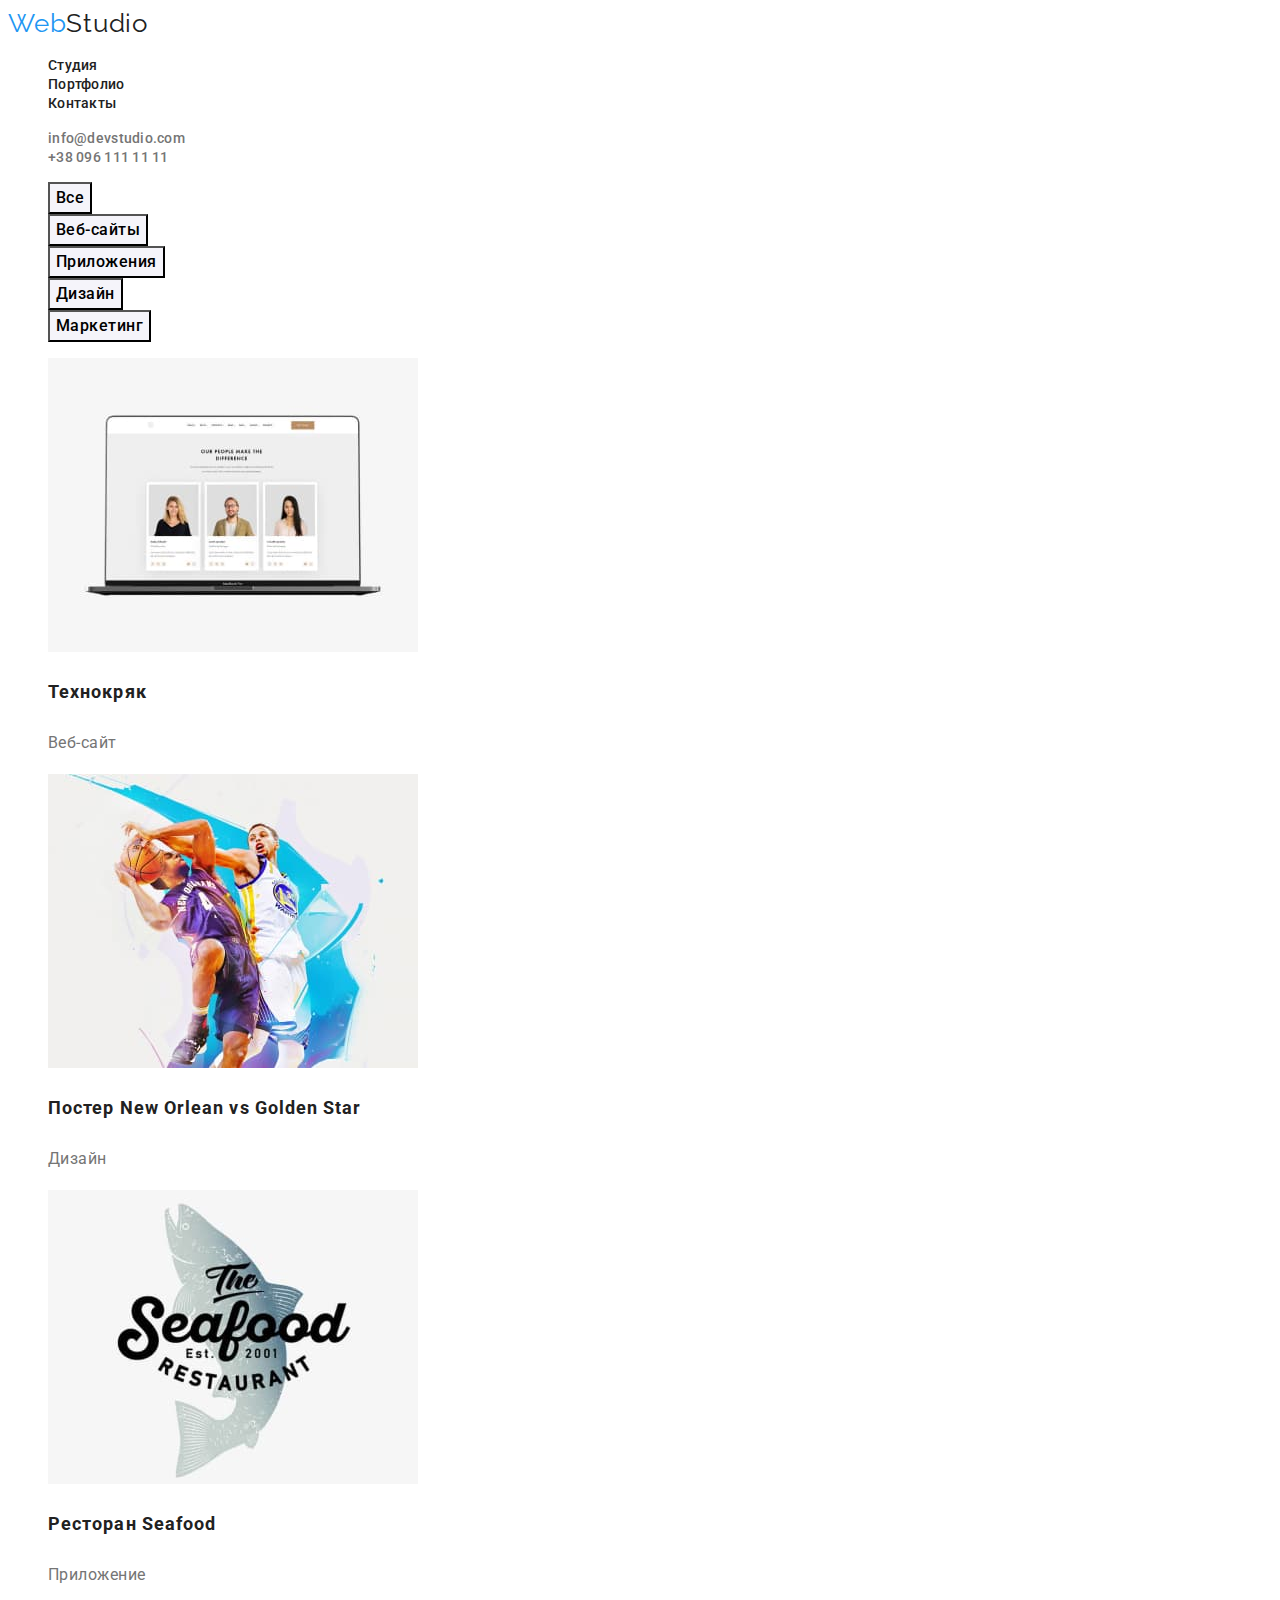
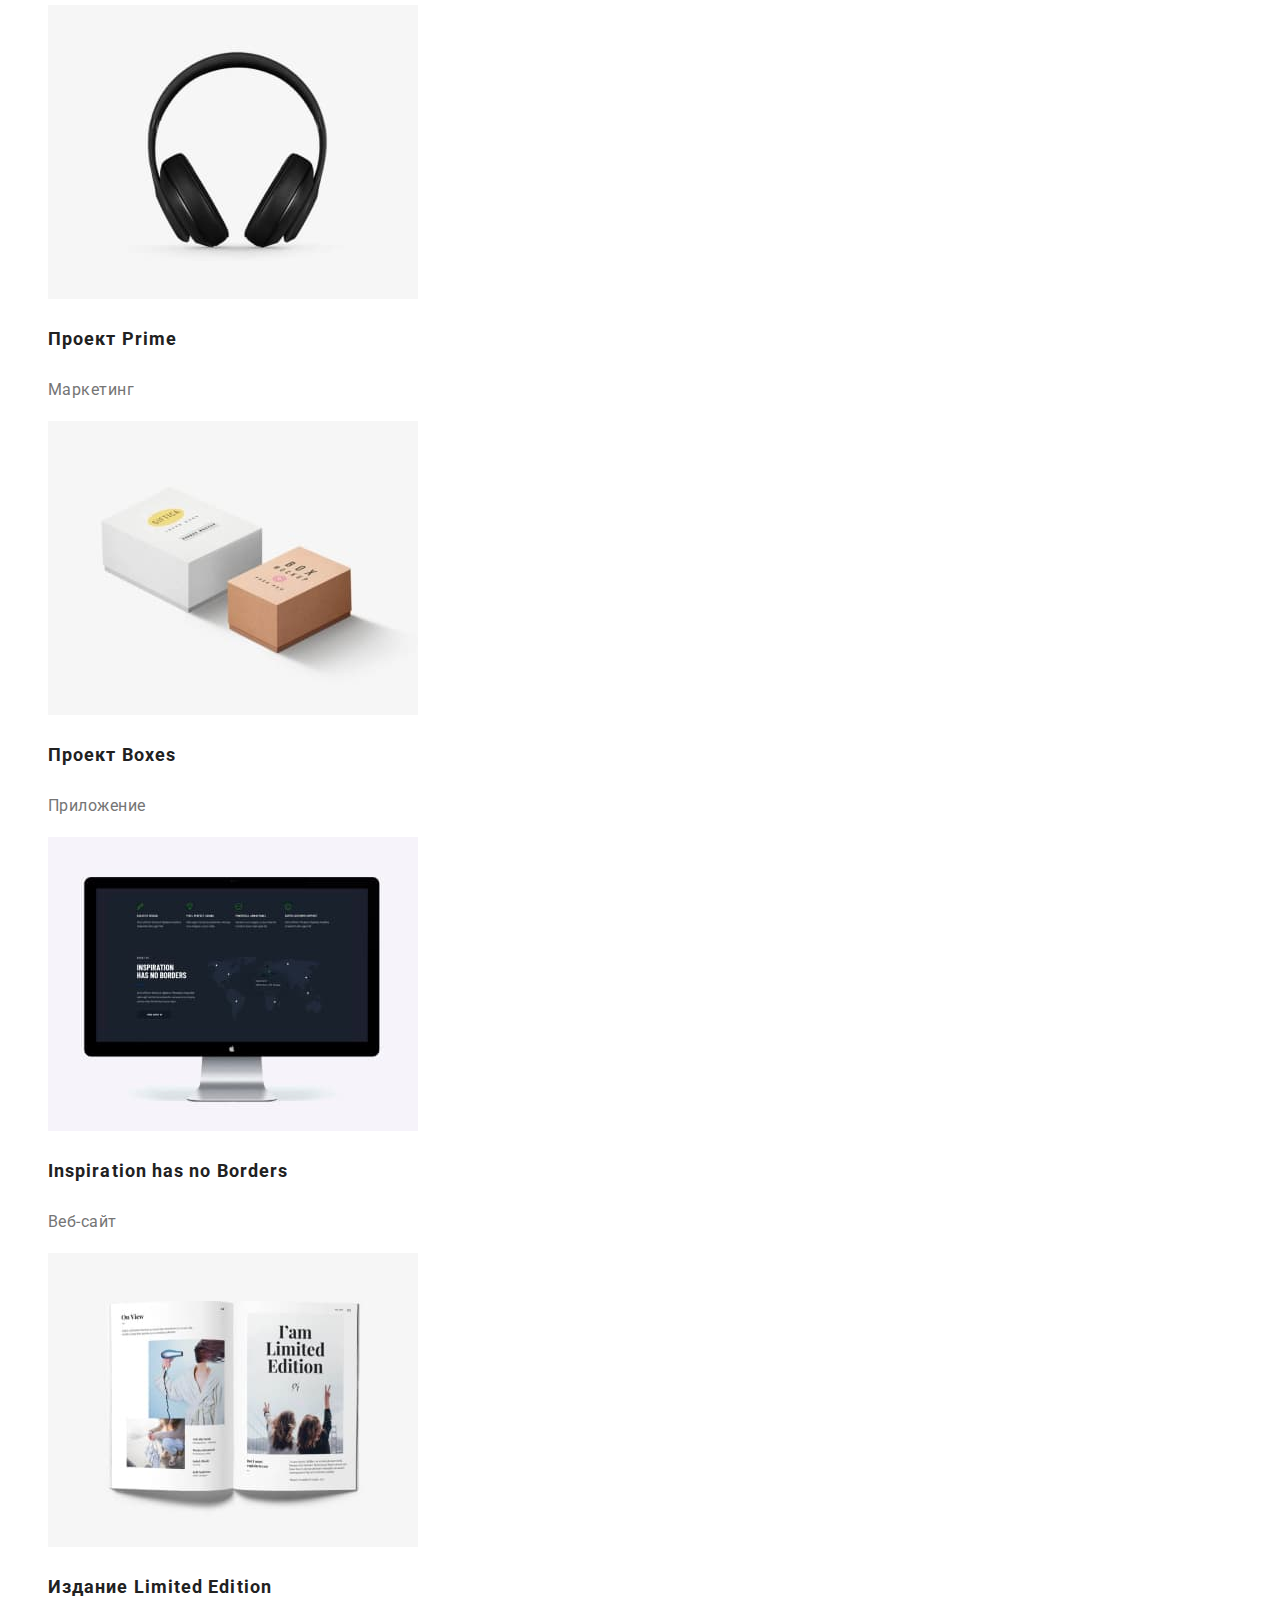
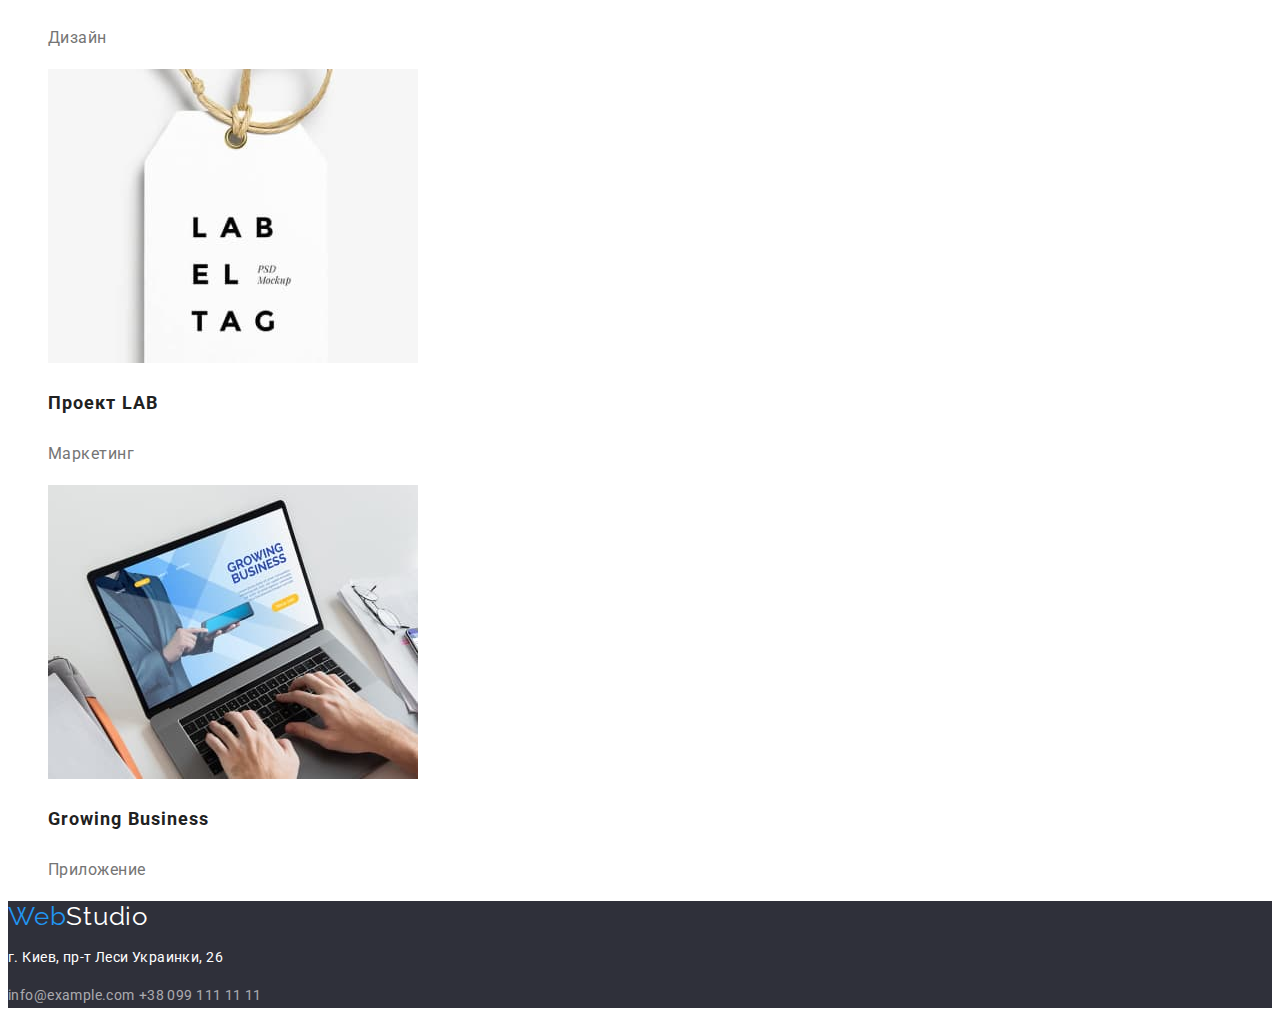
==== portfolio.html @ a18c735d "копирует файлы с ДЗ-2" ====
<!DOCTYPE html>
<html lang="ru">
<head>
    <meta charset="UTF-8">
    <meta http-equiv="X-UA-Compatible" content="IE=edge">
    <meta name="viewport" content="width=device-width, initial-scale=1.0">
    <title>Portfolio</title>
    <link href="https://fonts.googleapis.com/css2?family=Raleway:wght@700&family=Roboto:wght@400;500;700;900&display=swap"
        rel="stylesheet">
    <link rel="stylesheet" href="./css/styles.css">
</head>
<body>
    <!-- Шапка -->
    <header class="header">
        <nav class="nav">
            <a href="./index.html" class="logo"><span class="logo web">Web</span>Studio</a>
            <ul class="list">
                <li><a href="./index.html" class="nav-list">Студия</a></li>
                <li><a href="./portfolio.html" class="nav-list">Портфолио</a></li>
                <li><a href="" class="nav-list">Контакты</a></li>
            </ul>
        </nav>
        <ul class="nav-contacts list">
            <li><a href="mailto:info@devstudio.com" class="nav-mail">info@devstudio.com</a></li>
            <li><a href="tel:+380961111111" class="nav-tel">+38 096 111 11 11</a></li>
        </ul>
    </header>
    <!-- Основной контент -->
    <main>
        <section class="filters">
            <h1 class="filters-title">Фильтры</h1>
            <ul class="filters-list list">
                <li><button type="button" class="filters-button button">Все</button></li>
                <li><button type="button" class="filters-button button">Веб-сайты</button></li>
                <li><button type="button" class="filters-button button">Приложения</button></li>
                <li><button type="button" class="filters-button button">Дизайн</button></li>
                <li><button type="button" class="filters-button button">Маркетинг</button></li>
            </ul>

            <div class="projects">
                <h2 class="projects-title">Проекты</h2>
                <ul class="projects-list list">
                    <li>
                        <img src="./images/img-1.jpg" alt="Веб-сайт на ноутбуке" width="370" class="projects-img">
                        <h3 class="projects-img-list">Технокряк</h3>
                        <p class="projects-dscr">Веб-сайт</p>
                    </li>
                    <li>
                        <img src="./images/img-2.jpg" alt="Постер с баскетболистами" width="370" class="projects-img">
                        <h3 class="projects-img-list">Постер New Orlean vs Golden Star</h3>
                        <p class="projects-dscr">Дизайн</p>
                    </li>
                    <li>
                        <img src="./images/img-3.jpg" alt="Лого ресторана" width="370" class="projects-img">
                        <h3 class="projects-img-list">Ресторан Seafood</h3>
                        <p class="projects-dscr">Приложение</p>
                    </li>
                    <li>
                        <img src="./images/img-4.jpg" alt="Изображение наушников" width="370" class="projects-img">
                        <h3 class="projects-img-list">Проект Prime</h3>
                        <p class="projects-dscr">Маркетинг</p>
                    </li>
                    <li>
                        <img src="./images/img-5.jpg" alt="Изображение коробок" width="370" class="projects-img">
                        <h3 class="projects-img-list">Проект Boxes</h3>
                        <p class="projects-dscr">Приложение</p>
                    </li>
                    <li>
                        <img src="./images/img-6.jpg" alt="Веб-сайт на мониторе" width="370" class="projects-img">
                        <h3 class="projects-img-list">Inspiration has no Borders</h3>
                        <p class="projects-dscr">Веб-сайт</p>
                    </li>
                    <li>
                        <img src="./images/img-7.jpg" alt="Книга" width="370" class="projects-img">
                        <h3 class="projects-img-list">Издание Limited Edition</h3>
                        <p class="projects-dscr">Дизайн</p>
                    </li>
                    <li>
                        <img src="./images/img-8.jpg" alt="Изображение бирки" width="370" class="projects-img">
                        <h3 class="projects-img-list">Проект LAB</h3>
                        <p class="projects-dscr">Маркетинг</p>
                    </li>
                    <li>
                        <img src="./images/img-9.jpg" alt="Приложение на ноутбуке" width="370" class="projects-img">
                        <h3 class="projects-img-list">Growing Business</h3>
                        <p class="projects-dscr">Приложение</p>
                    </li>
                </ul>
            </div>
        </section>
    </main>
    <!-- Футер -->
    <footer class="footer">
        <a href="./index.html" class="footer-logo"><span class="footer-logo web">Web</span>Studio</a>
        <address class="address">
            <p class="address-location">г. Киев, пр-т Леси Украинки, 26</p>
            <a href="mailto:info@example.com" class="address-mail">info@example.com</a>
            <a href="tel:+380991111111" class="address-tel">+38 099 111 11 11</a>
        </address>
    </footer>
</body>
</html>
---- css/styles.css ----
body {
  color: #212121;
  font-family: Roboto, sans-serif;
}

:root {
  --second-color: #757575;
  --hover-color: #2196f3;
  --hero-color: #ffffff;
  --filter-button-color: #f5f4fa;
  --footer-background-color: #2f303a;
}

.list {
  list-style: none;
}

.button {
  cursor: pointer;
  font-family: Roboto, sans-serif;
}

/* Логотип */

.logo {
  color: #212121;
  font-size: 26px;
  text-decoration: none;

  font-family: Raleway, sans-serif;
  font-size: 26px;
  line-height: 1.2;
  letter-spacing: 0.03em;
}

.logo.web {
  color: var(--hover-color);
}

/* Список ссылок меню */

.nav-list {
  color: #212121;
  text-decoration: none;

  font-weight: 500;
  font-size: 14px;
  line-height: 1.14;
  letter-spacing: 0.02em;
}

.nav-list:hover,
.nav-list:focus {
  color: var(--hover-color);
}

.nav-mail,
.nav-tel {
  color: var(--second-color);
  text-decoration: none;

  font-weight: 500;
  font-size: 14px;
  line-height: 1.14;
  letter-spacing: 0.02em;
}
.nav-mail:hover,
.nav-mail:focus {
  color: var(--hover-color);
}

.nav-tel:hover,
.nav-tel:focus {
  color: var(--hover-color);
}

/* Герой */

.hero {
  background-color: #2f303a;
}
.hero-title {
  color: var(--hero-color);

  font-weight: 900;
  font-size: 44px;
  line-height: 1.36;
  text-align: center;
  letter-spacing: 0.06em;
  text-transform: uppercase;
}

.hero-button {
  color: var(--hero-color);
  background-color: var(--hover-color);

  font-weight: 700;
  font-size: 16px;
  line-height: 1.87;
  letter-spacing: 0.06em;
}

/* Чем мы занимаемся */

.content-title {
  font-weight: 700;
  font-size: 14px;
  line-height: 1.14;
  letter-spacing: 0.03em;
  text-transform: uppercase;
}
.content-dscr {
  color: var(--second-color);

  font-size: 14px;
  line-height: 1.71;
  letter-spacing: 0.03em;
}
.main-title {
  font-weight: 700;
  font-size: 36px;
  line-height: 1.16;
  text-align: center;
  letter-spacing: 0.03em;
}
/* Команда */

.team-title {
  font-weight: 500;
  font-size: 16px;
  line-height: 1.18;
  letter-spacing: 0.03em;
}

.team-dscr {
  color: var(--second-color);

  font-size: 16px;
  line-height: 1.18;
  letter-spacing: 0.03em;
}

/* Footer */

.footer {
  background-color: var(--footer-background-color);
}

.footer-logo {
  color: #ffffff;
  font-size: 26px;
  text-decoration: none;
  font-family: Raleway, sans-serif;
  font-size: 26px;
  line-height: 1.2;
  letter-spacing: 0.03em;
}

.footer-logo.web {
  color: var(--hover-color);
}

.address-location {
  color: #ffffff;

  font-style: normal;
  font-size: 14px;
  line-height: 1.71;
  letter-spacing: 0.03em;
}

.address-mail,
.address-tel {
  color: rgba(255, 255, 255, 0.6);
  text-decoration: none;

  font-style: normal;
  font-size: 14px;
  line-height: 1.71;
  letter-spacing: 0.03em;
}
.address-mail:hover,
.address-mail:focus {
  color: var(--hover-color);
}

.address-tel:hover,
.address-tel:focus {
  color: var(--hover-color);
}

/* Страница портфолио */

.filters-title,
.projects-title {
  display: none;
}

.filters-button {
  background-color: var(--filter-button-color);

  font-weight: 500;
  font-size: 16px;
  line-height: 1.62;
  text-align: center;
  letter-spacing: 0.03em;
}

.filters-button:hover,
.filters-button:focus {
  color: #ffffff;
  background-color: var(--hover-color);
}

/* Проекты */

.projects-img-list {
  font-weight: 700;
  font-size: 18px;
  line-height: 2;
  letter-spacing: 0.06em;
}

.projects-dscr {
  color: var(--second-color);

  font-size: 16px;
  line-height: 1.87;
  letter-spacing: 0.03em;
}
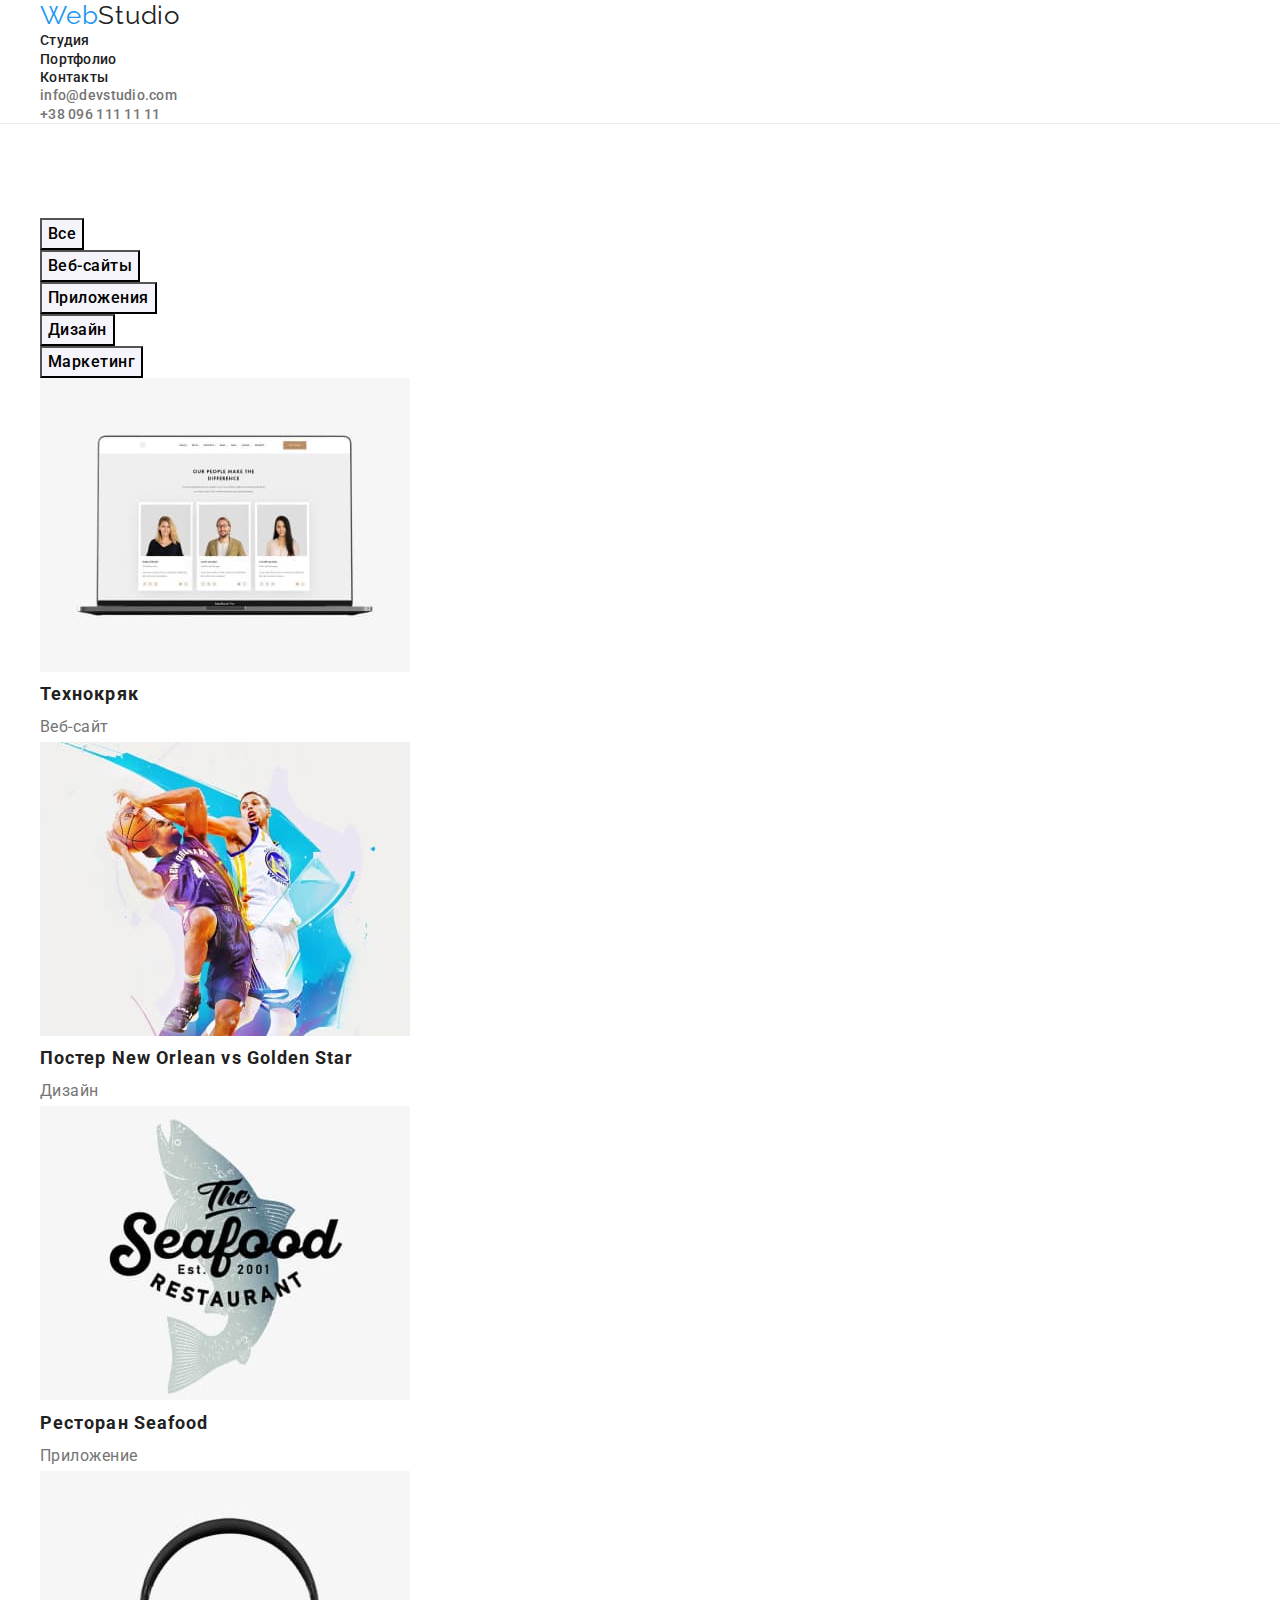
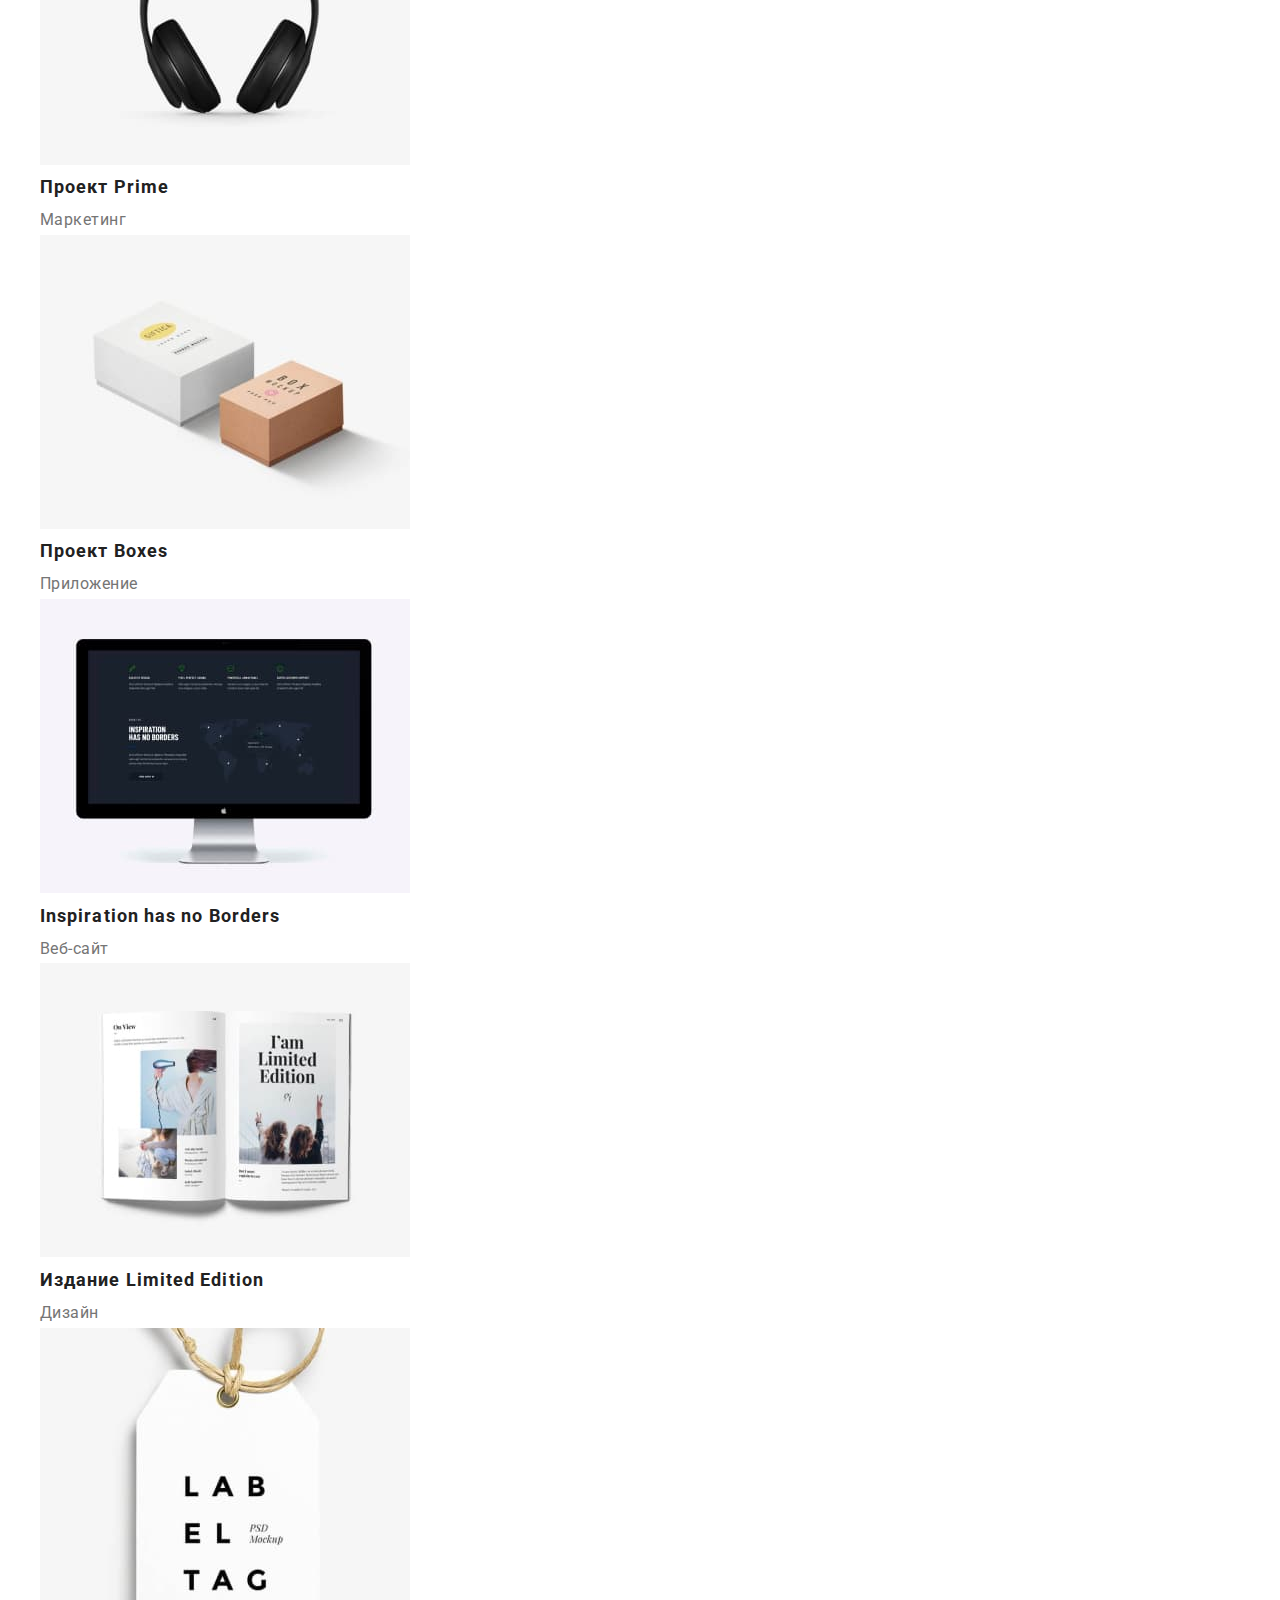
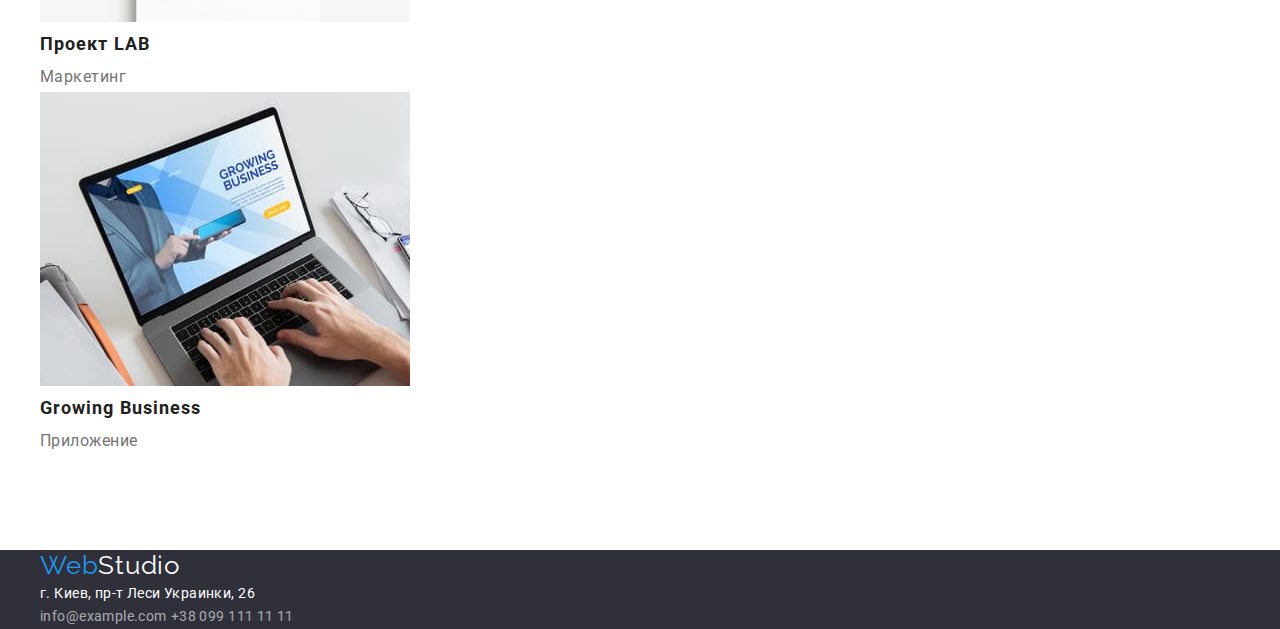
==== commit db58dfd8: "сбрасывает стили, добавляет некоторые отступы" ====
--- a/portfolio.html
+++ b/portfolio.html
@@ -7,40 +7,45 @@
     <title>Portfolio</title>
     <link href="https://fonts.googleapis.com/css2?family=Raleway:wght@700&family=Roboto:wght@400;500;700;900&display=swap"
         rel="stylesheet">
+        <link rel="stylesheet" href="https://cdnjs.cloudflare.com/ajax/libs/modern-normalize/1.1.0/modern-normalize.min.css">
     <link rel="stylesheet" href="./css/styles.css">
 </head>
 <body>
     <!-- Шапка -->
     <header class="header">
-        <nav class="nav">
-            <a href="./index.html" class="logo"><span class="logo web">Web</span>Studio</a>
-            <ul class="list">
-                <li><a href="./index.html" class="nav-list">Студия</a></li>
-                <li><a href="./portfolio.html" class="nav-list">Портфолио</a></li>
-                <li><a href="" class="nav-list">Контакты</a></li>
+        <div class="container">
+            <nav class="nav">
+                <a href="./index.html" class="logo"><span class="logo web">Web</span>Studio</a>
+                <ul class="header-list list">
+                    <li><a href="./index.html" class="nav-list">Студия</a></li>
+                    <li><a href="./portfolio.html" class="nav-list">Портфолио</a></li>
+                    <li><a href="" class="nav-list">Контакты</a></li>
+                </ul>
+            </nav>
+            <ul class="nav-contacts list">
+                <li><a href="mailto:info@devstudio.com" class="nav-mail">info@devstudio.com</a></li>
+                <li><a href="tel:+380961111111" class="nav-tel">+38 096 111 11 11</a></li>
             </ul>
-        </nav>
-        <ul class="nav-contacts list">
-            <li><a href="mailto:info@devstudio.com" class="nav-mail">info@devstudio.com</a></li>
-            <li><a href="tel:+380961111111" class="nav-tel">+38 096 111 11 11</a></li>
-        </ul>
+        </div>
     </header>
     <!-- Основной контент -->
     <main>
-        <section class="filters">
-            <h1 class="filters-title">Фильтры</h1>
-            <ul class="filters-list list">
-                <li><button type="button" class="filters-button button">Все</button></li>
-                <li><button type="button" class="filters-button button">Веб-сайты</button></li>
-                <li><button type="button" class="filters-button button">Приложения</button></li>
-                <li><button type="button" class="filters-button button">Дизайн</button></li>
-                <li><button type="button" class="filters-button button">Маркетинг</button></li>
-            </ul>
+        <section class="filters section">
+            <div class="container">
+                <h1 class="filters-title">Фильтры</h1>
+                <ul class="filters-list list">
+                    <li><button type="button" class="filters-button button">Все</button></li>
+                    <li><button type="button" class="filters-button button">Веб-сайты</button></li>
+                    <li><button type="button" class="filters-button button">Приложения</button></li>
+                    <li><button type="button" class="filters-button button">Дизайн</button></li>
+                    <li><button type="button" class="filters-button button">Маркетинг</button></li>
+                </ul>
+            </div>
 
-            <div class="projects">
+            <div class="projects container">
                 <h2 class="projects-title">Проекты</h2>
                 <ul class="projects-list list">
-                    <li>
+                    <li class="projects-item">
                         <img src="./images/img-1.jpg" alt="Веб-сайт на ноутбуке" width="370" class="projects-img">
                         <h3 class="projects-img-list">Технокряк</h3>
                         <p class="projects-dscr">Веб-сайт</p>
@@ -91,12 +96,14 @@
     </main>
     <!-- Футер -->
     <footer class="footer">
-        <a href="./index.html" class="footer-logo"><span class="footer-logo web">Web</span>Studio</a>
-        <address class="address">
-            <p class="address-location">г. Киев, пр-т Леси Украинки, 26</p>
-            <a href="mailto:info@example.com" class="address-mail">info@example.com</a>
-            <a href="tel:+380991111111" class="address-tel">+38 099 111 11 11</a>
-        </address>
+        <div class="container">
+            <a href="./index.html" class="footer-logo"><span class="footer-logo web">Web</span>Studio</a>
+            <address class="address">
+                <p class="address-location">г. Киев, пр-т Леси Украинки, 26</p>
+                <a href="mailto:info@example.com" class="address-mail">info@example.com</a>
+                <a href="tel:+380991111111" class="address-tel">+38 099 111 11 11</a>
+            </address>
+        </div>
     </footer>
 </body>
 </html>--- a/css/styles.css
+++ b/css/styles.css
@@ -1,6 +1,7 @@
 body {
   color: #212121;
   font-family: Roboto, sans-serif;
+  margin: 0;
 }
 
 :root {
@@ -11,8 +12,26 @@
   --footer-background-color: #2f303a;
 }
 
+/* Сброс стилей */
+h1,
+h2,
+h3,
+h4,
+h5,
+h6,
+p,
+ul {
+  margin: 0;
+  padding: 0;
+}
+/* --------------------------- */
+
+/* Общие стили */
+
 .list {
   list-style: none;
+  margin: 0;
+  padding: 0;
 }
 
 .button {
@@ -20,7 +39,24 @@
   font-family: Roboto, sans-serif;
 }
 
+.container {
+  width: 1200px;
+  margin-left: auto;
+  margin-right: auto;
+}
+
+.section {
+  padding-top: 94px;
+  padding-bottom: 94px;
+}
+
+/* Шапка */
+
 /* Логотип */
+
+.header {
+  border-bottom: 1px solid #ececec;
+}
 
 .logo {
   color: #212121;
@@ -39,6 +75,11 @@
 
 /* Список ссылок меню */
 
+.nav,
+.header-list {
+  /* display: flex; */
+}
+
 .nav-list {
   color: #212121;
   text-decoration: none;
@@ -53,6 +94,8 @@
 .nav-list:focus {
   color: var(--hover-color);
 }
+
+/* Контакты в шапке */
 
 .nav-mail,
 .nav-tel {
@@ -100,6 +143,11 @@
   letter-spacing: 0.06em;
 }
 
+.hero-button:hover,
+.hero-button:focus {
+  background-color: #188ce8;
+}
+
 /* Чем мы занимаемся */
 
 .content-title {
@@ -188,6 +236,7 @@
 .address-tel:focus {
   color: var(--hover-color);
 }
+/* -------------------------------------------------- */
 
 /* Страница портфолио */
 
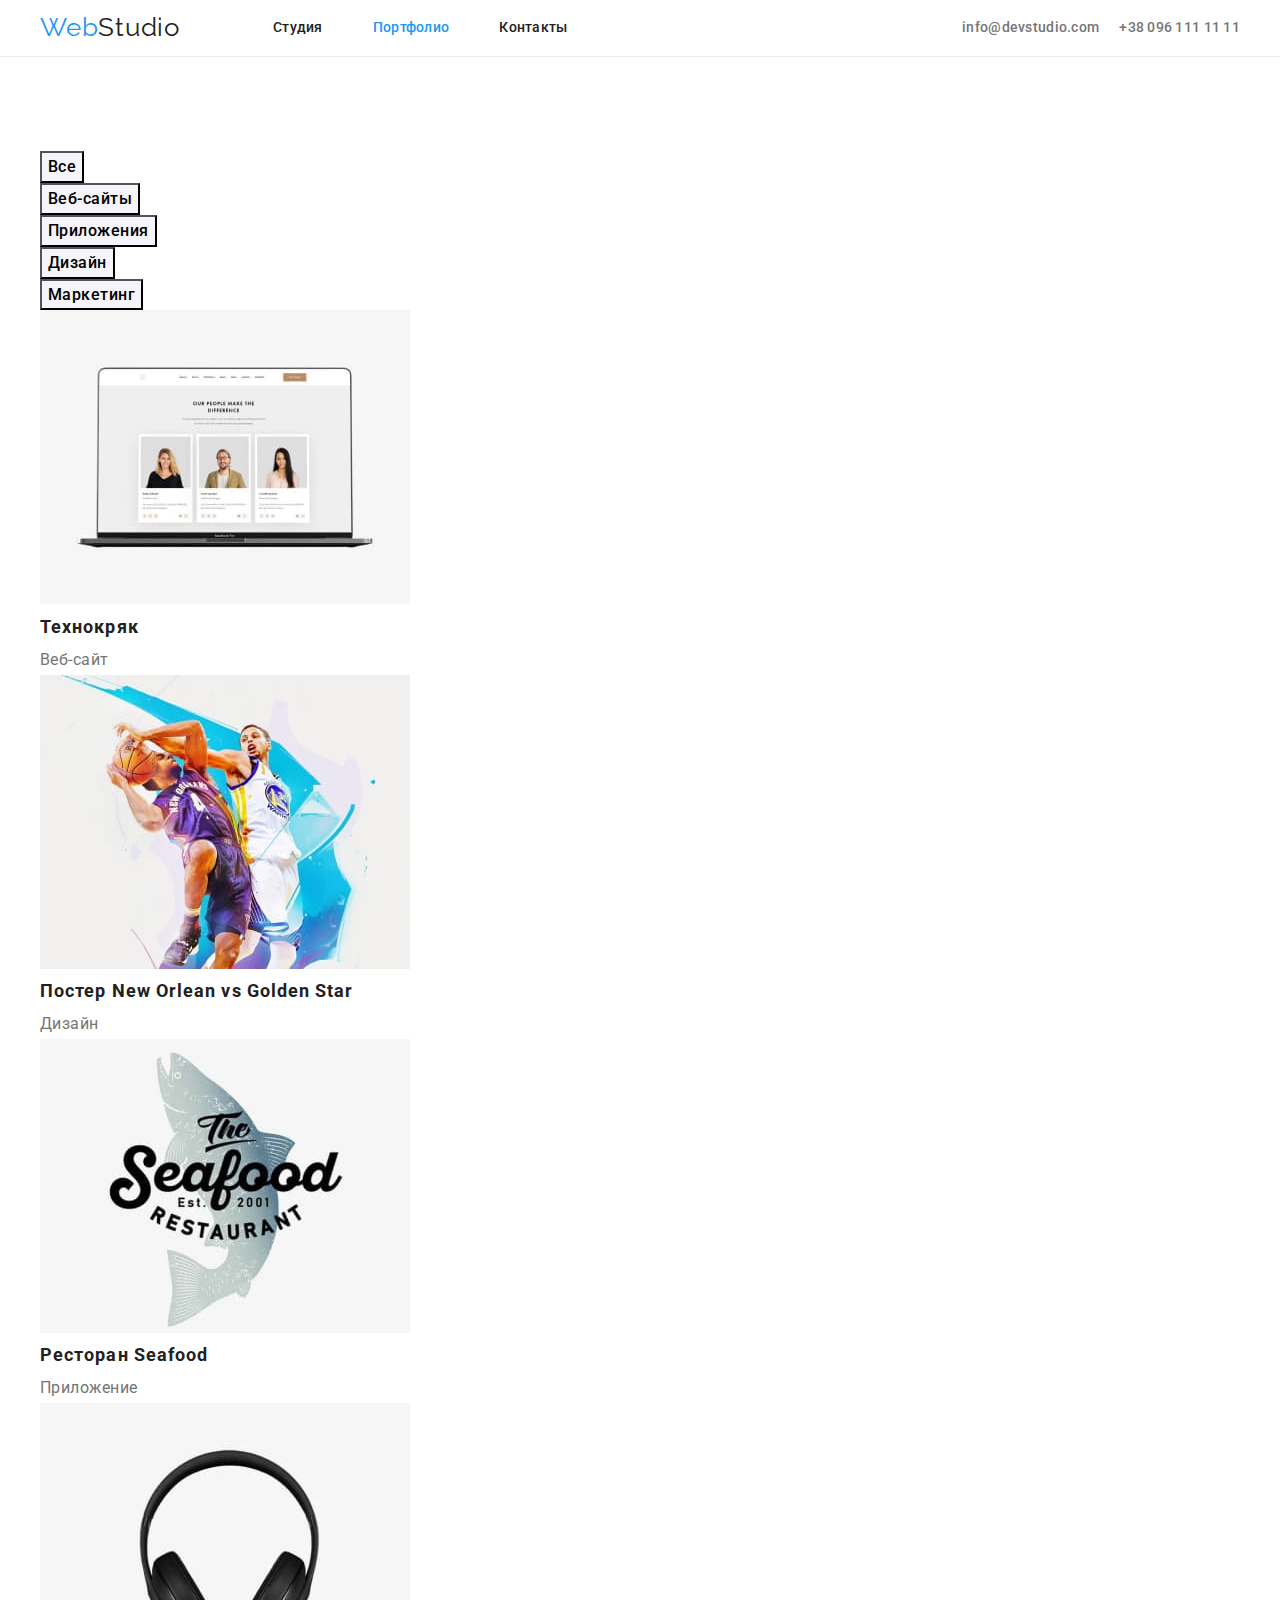
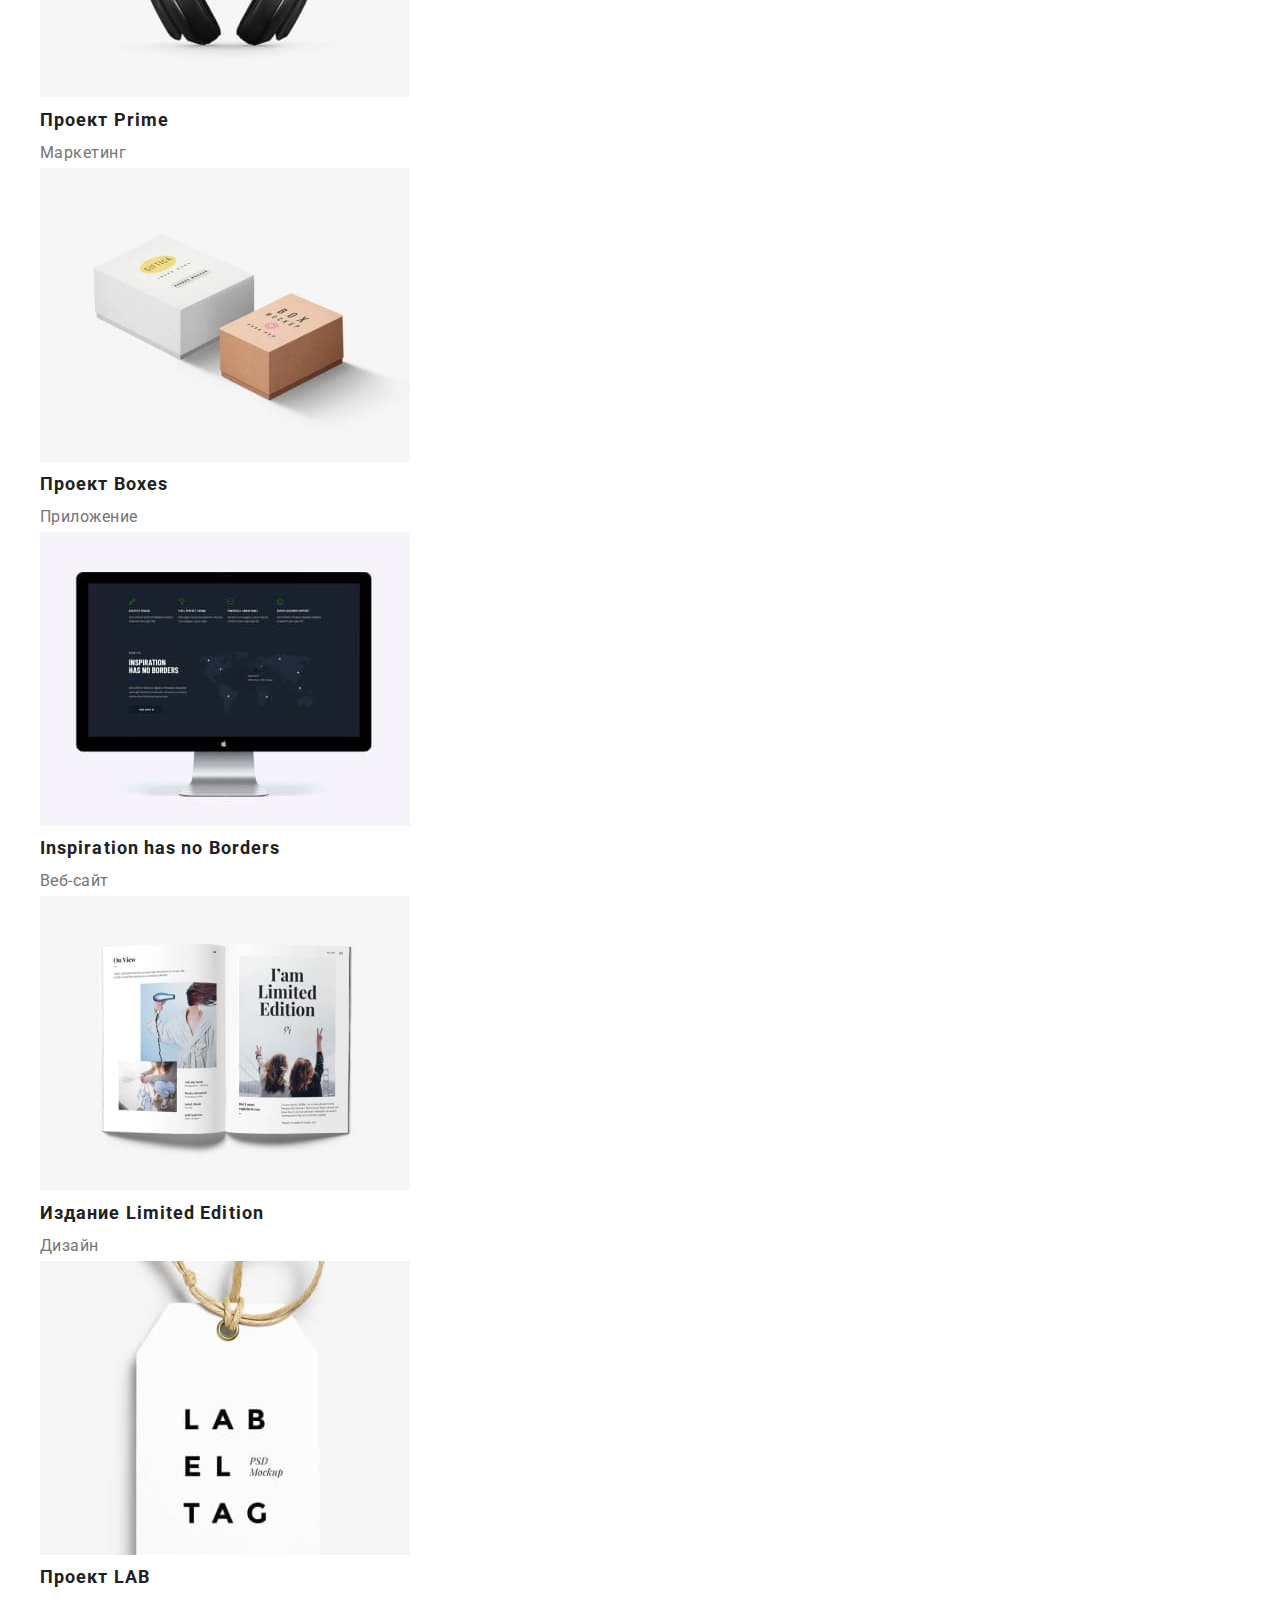
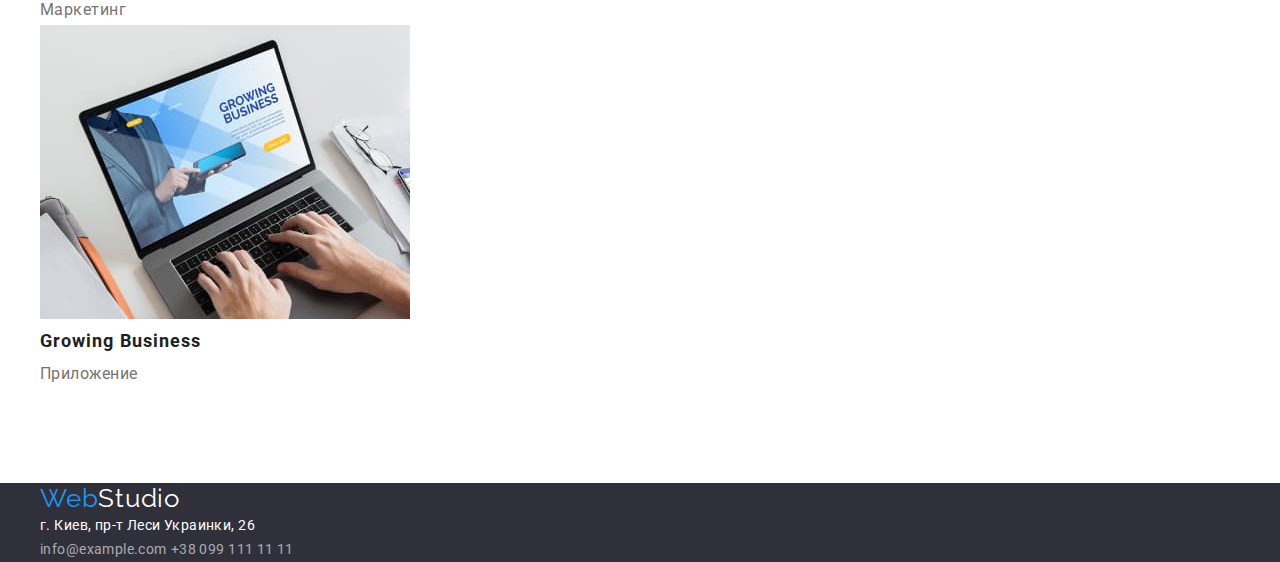
==== commit 9a3f2a5e: "добавляет flex в header" ====
--- a/portfolio.html
+++ b/portfolio.html
@@ -13,21 +13,23 @@
 <body>
     <!-- Шапка -->
     <header class="header">
-        <div class="container">
+        <div class="container container-nav">
             <nav class="nav">
                 <a href="./index.html" class="logo"><span class="logo web">Web</span>Studio</a>
                 <ul class="header-list list">
-                    <li><a href="./index.html" class="nav-list">Студия</a></li>
-                    <li><a href="./portfolio.html" class="nav-list">Портфолио</a></li>
-                    <li><a href="" class="nav-list">Контакты</a></li>
+                    <li class="header-item"><a href="./index.html" class="nav-list ">Студия</a></li>
+                    <li class="header-item"><a href="./portfolio.html" class="nav-list current">Портфолио</a></li>
+                    <li class="header-item"><a href="" class="nav-list">Контакты</a></li>
                 </ul>
             </nav>
             <ul class="nav-contacts list">
-                <li><a href="mailto:info@devstudio.com" class="nav-mail">info@devstudio.com</a></li>
-                <li><a href="tel:+380961111111" class="nav-tel">+38 096 111 11 11</a></li>
+                <li class="header-item"><a href="mailto:info@devstudio.com" class="nav-mail">info@devstudio.com</a></li>
+                <li class="header-item"><a href="tel:+380961111111" class="nav-tel">+38 096 111 11 11</a></li>
             </ul>
         </div>
     </header>
+    
+    <main>
     <!-- Основной контент -->
     <main>
         <section class="filters section">
--- a/css/styles.css
+++ b/css/styles.css
@@ -54,6 +54,12 @@
 
 /* Логотип */
 
+.container-nav,
+.nav {
+  display: flex;
+  align-items: center;
+}
+
 .header {
   border-bottom: 1px solid #ececec;
 }
@@ -75,9 +81,20 @@
 
 /* Список ссылок меню */
 
-.nav,
+/* !!!!!!!!!!!!!!!!!!!!! Work Section!!!!!!!!! */
 .header-list {
-  /* display: flex; */
+  display: flex;
+  margin-left: 93px;
+}
+
+/* Варианты очистки крайнего марджина */
+
+/* .header-list .header-item:not(:last-child) {
+  margin-right: 40px;
+} */
+
+.header-list .header-item + .header-item {
+  margin-left: 50px;
 }
 
 .nav-list {
@@ -88,6 +105,11 @@
   font-size: 14px;
   line-height: 1.14;
   letter-spacing: 0.02em;
+
+  /* увеличивает ширину ховера через добавление падингов */
+  display: block;
+  padding-top: 20px;
+  padding-bottom: 20px;
 }
 
 .nav-list:hover,
@@ -95,10 +117,29 @@
   color: var(--hover-color);
 }
 
+.current {
+  color: var(--hover-color);
+}
+
 /* Контакты в шапке */
+
+.nav-contacts {
+  display: flex;
+  margin-left: auto;
+}
+
+/* добавляет марджин и удаляет марджин последнему элементу */
+.nav-contacts .header-item + .header-item {
+  margin-left: 20px;
+}
 
 .nav-mail,
 .nav-tel {
+  /* увеличивает ширину ховера через добавление падингов */
+  display: block;
+  padding-top: 20px;
+  padding-bottom: 20px;
+
   color: var(--second-color);
   text-decoration: none;
 
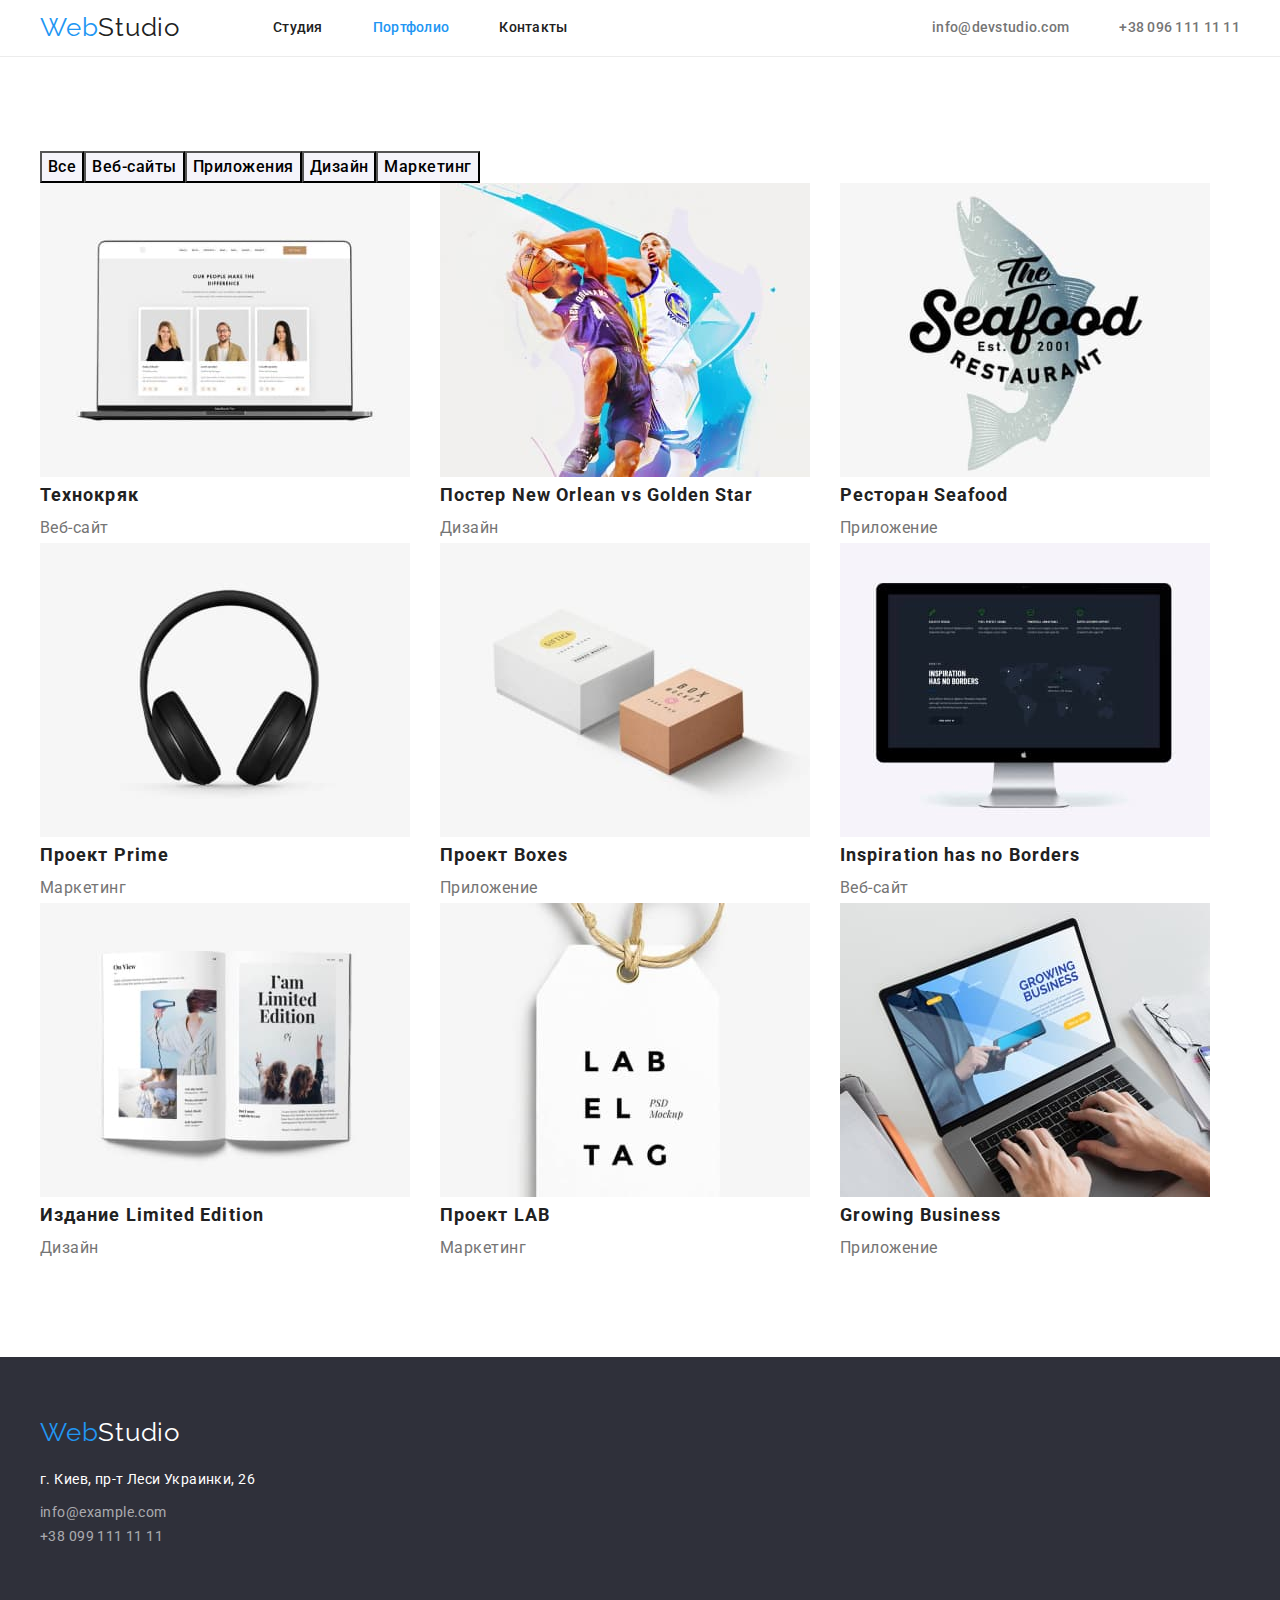
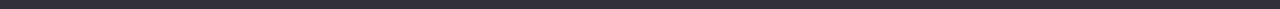
==== commit 6e0b70fc: "оформлен index.html" ====
--- a/portfolio.html
+++ b/portfolio.html
@@ -18,7 +18,7 @@
                 <a href="./index.html" class="logo"><span class="logo web">Web</span>Studio</a>
                 <ul class="header-list list">
                     <li class="header-item"><a href="./index.html" class="nav-list ">Студия</a></li>
-                    <li class="header-item"><a href="./portfolio.html" class="nav-list current">Портфолио</a></li>
+                    <li class="header-item"><a href="./portfolio.html" class="nav-list current  ">Портфолио</a></li>
                     <li class="header-item"><a href="" class="nav-list">Контакты</a></li>
                 </ul>
             </nav>
@@ -52,42 +52,42 @@
                         <h3 class="projects-img-list">Технокряк</h3>
                         <p class="projects-dscr">Веб-сайт</p>
                     </li>
-                    <li>
+                    <li class="projects-item">
                         <img src="./images/img-2.jpg" alt="Постер с баскетболистами" width="370" class="projects-img">
                         <h3 class="projects-img-list">Постер New Orlean vs Golden Star</h3>
                         <p class="projects-dscr">Дизайн</p>
                     </li>
-                    <li>
+                    <li class="projects-item">
                         <img src="./images/img-3.jpg" alt="Лого ресторана" width="370" class="projects-img">
                         <h3 class="projects-img-list">Ресторан Seafood</h3>
                         <p class="projects-dscr">Приложение</p>
                     </li>
-                    <li>
+                    <li class="projects-item">
                         <img src="./images/img-4.jpg" alt="Изображение наушников" width="370" class="projects-img">
                         <h3 class="projects-img-list">Проект Prime</h3>
                         <p class="projects-dscr">Маркетинг</p>
                     </li>
-                    <li>
+                    <li class="projects-item">
                         <img src="./images/img-5.jpg" alt="Изображение коробок" width="370" class="projects-img">
                         <h3 class="projects-img-list">Проект Boxes</h3>
                         <p class="projects-dscr">Приложение</p>
                     </li>
-                    <li>
+                    <li class="projects-item">
                         <img src="./images/img-6.jpg" alt="Веб-сайт на мониторе" width="370" class="projects-img">
                         <h3 class="projects-img-list">Inspiration has no Borders</h3>
                         <p class="projects-dscr">Веб-сайт</p>
                     </li>
-                    <li>
+                    <li class="projects-item">
                         <img src="./images/img-7.jpg" alt="Книга" width="370" class="projects-img">
                         <h3 class="projects-img-list">Издание Limited Edition</h3>
                         <p class="projects-dscr">Дизайн</p>
                     </li>
-                    <li>
+                    <li class="projects-item">
                         <img src="./images/img-8.jpg" alt="Изображение бирки" width="370" class="projects-img">
                         <h3 class="projects-img-list">Проект LAB</h3>
                         <p class="projects-dscr">Маркетинг</p>
                     </li>
-                    <li>
+                    <li class="projects-item">
                         <img src="./images/img-9.jpg" alt="Приложение на ноутбуке" width="370" class="projects-img">
                         <h3 class="projects-img-list">Growing Business</h3>
                         <p class="projects-dscr">Приложение</p>
@@ -98,13 +98,15 @@
     </main>
     <!-- Футер -->
     <footer class="footer">
-        <div class="container">
+        <div class="container contacts">
             <a href="./index.html" class="footer-logo"><span class="footer-logo web">Web</span>Studio</a>
-            <address class="address">
+        <address class="address">
                 <p class="address-location">г. Киев, пр-т Леси Украинки, 26</p>
+            <div class="address-contacts">
                 <a href="mailto:info@example.com" class="address-mail">info@example.com</a>
                 <a href="tel:+380991111111" class="address-tel">+38 099 111 11 11</a>
-            </address>
+            </div>  
+        </address>
         </div>
     </footer>
 </body>
--- a/css/styles.css
+++ b/css/styles.css
@@ -2,6 +2,12 @@
   color: #212121;
   font-family: Roboto, sans-serif;
   margin: 0;
+}
+
+img {
+  display: block;
+  max-width: 100%;
+  height: auto;
 }
 
 :root {
@@ -130,7 +136,7 @@
 
 /* добавляет марджин и удаляет марджин последнему элементу */
 .nav-contacts .header-item + .header-item {
-  margin-left: 20px;
+  margin-left: 50px;
 }
 
 .nav-mail,
@@ -162,8 +168,12 @@
 
 .hero {
   background-color: #2f303a;
+  text-align: center;
 }
 .hero-title {
+  max-width: 696px;
+  margin-left: auto;
+  margin-right: auto;
   color: var(--hero-color);
 
   font-weight: 900;
@@ -175,6 +185,7 @@
 }
 
 .hero-button {
+  margin-top: 30px;
   color: var(--hero-color);
   background-color: var(--hover-color);
 
@@ -197,6 +208,7 @@
   line-height: 1.14;
   letter-spacing: 0.03em;
   text-transform: uppercase;
+  margin-bottom: 10px;
 }
 .content-dscr {
   color: var(--second-color);
@@ -211,14 +223,50 @@
   line-height: 1.16;
   text-align: center;
   letter-spacing: 0.03em;
-}
+
+  margin-bottom: 50px;
+}
+
+.content-list {
+  display: flex;
+}
+
+.content-item {
+  width: 270px;
+}
+
+.main-list {
+  display: flex;
+}
+
+.main-list .main-list-item + .main-list-item {
+  margin-left: 50px;
+}
+
 /* Команда */
+
+.main-team-title {
+  font-weight: 700;
+  font-size: 36px;
+  line-height: 1.16;
+  text-align: center;
+  letter-spacing: 0.03em;
+
+  margin-bottom: 50px;
+}
+
+.team-img {
+  margin-bottom: 30px;
+}
 
 .team-title {
   font-weight: 500;
   font-size: 16px;
   line-height: 1.18;
   letter-spacing: 0.03em;
+
+  text-align: center;
+  margin-bottom: 10px;
 }
 
 .team-dscr {
@@ -227,6 +275,16 @@
   font-size: 16px;
   line-height: 1.18;
   letter-spacing: 0.03em;
+
+  text-align: center;
+}
+
+.team-list {
+  display: flex;
+}
+
+.team-list .team-item + .team-item {
+  margin-left: 30px;
 }
 
 /* Footer */
@@ -243,6 +301,9 @@
   font-size: 26px;
   line-height: 1.2;
   letter-spacing: 0.03em;
+
+  display: inline-block;
+  /* padding-top: 60px; */
 }
 
 .footer-logo.web {
@@ -256,6 +317,21 @@
   font-size: 14px;
   line-height: 1.71;
   letter-spacing: 0.03em;
+
+  padding-top: 20px;
+}
+
+.contacts {
+  display: flex;
+  flex-direction: column;
+  padding-top: 60px;
+  padding-bottom: 60px;
+}
+
+.address-contacts {
+  display: flex;
+  flex-direction: column;
+  margin-top: 9px;
 }
 
 .address-mail,
@@ -277,6 +353,7 @@
 .address-tel:focus {
   color: var(--hover-color);
 }
+
 /* -------------------------------------------------- */
 
 /* Страница портфолио */
@@ -300,6 +377,10 @@
 .filters-button:focus {
   color: #ffffff;
   background-color: var(--hover-color);
+}
+
+.filters-list {
+  display: flex;
 }
 
 /* Проекты */
@@ -318,3 +399,12 @@
   line-height: 1.87;
   letter-spacing: 0.03em;
 }
+
+.projects-list {
+  display: flex;
+  flex-wrap: wrap;
+}
+
+.projects-list > .projects-item {
+  flex-basis: calc(100% / 3);
+}
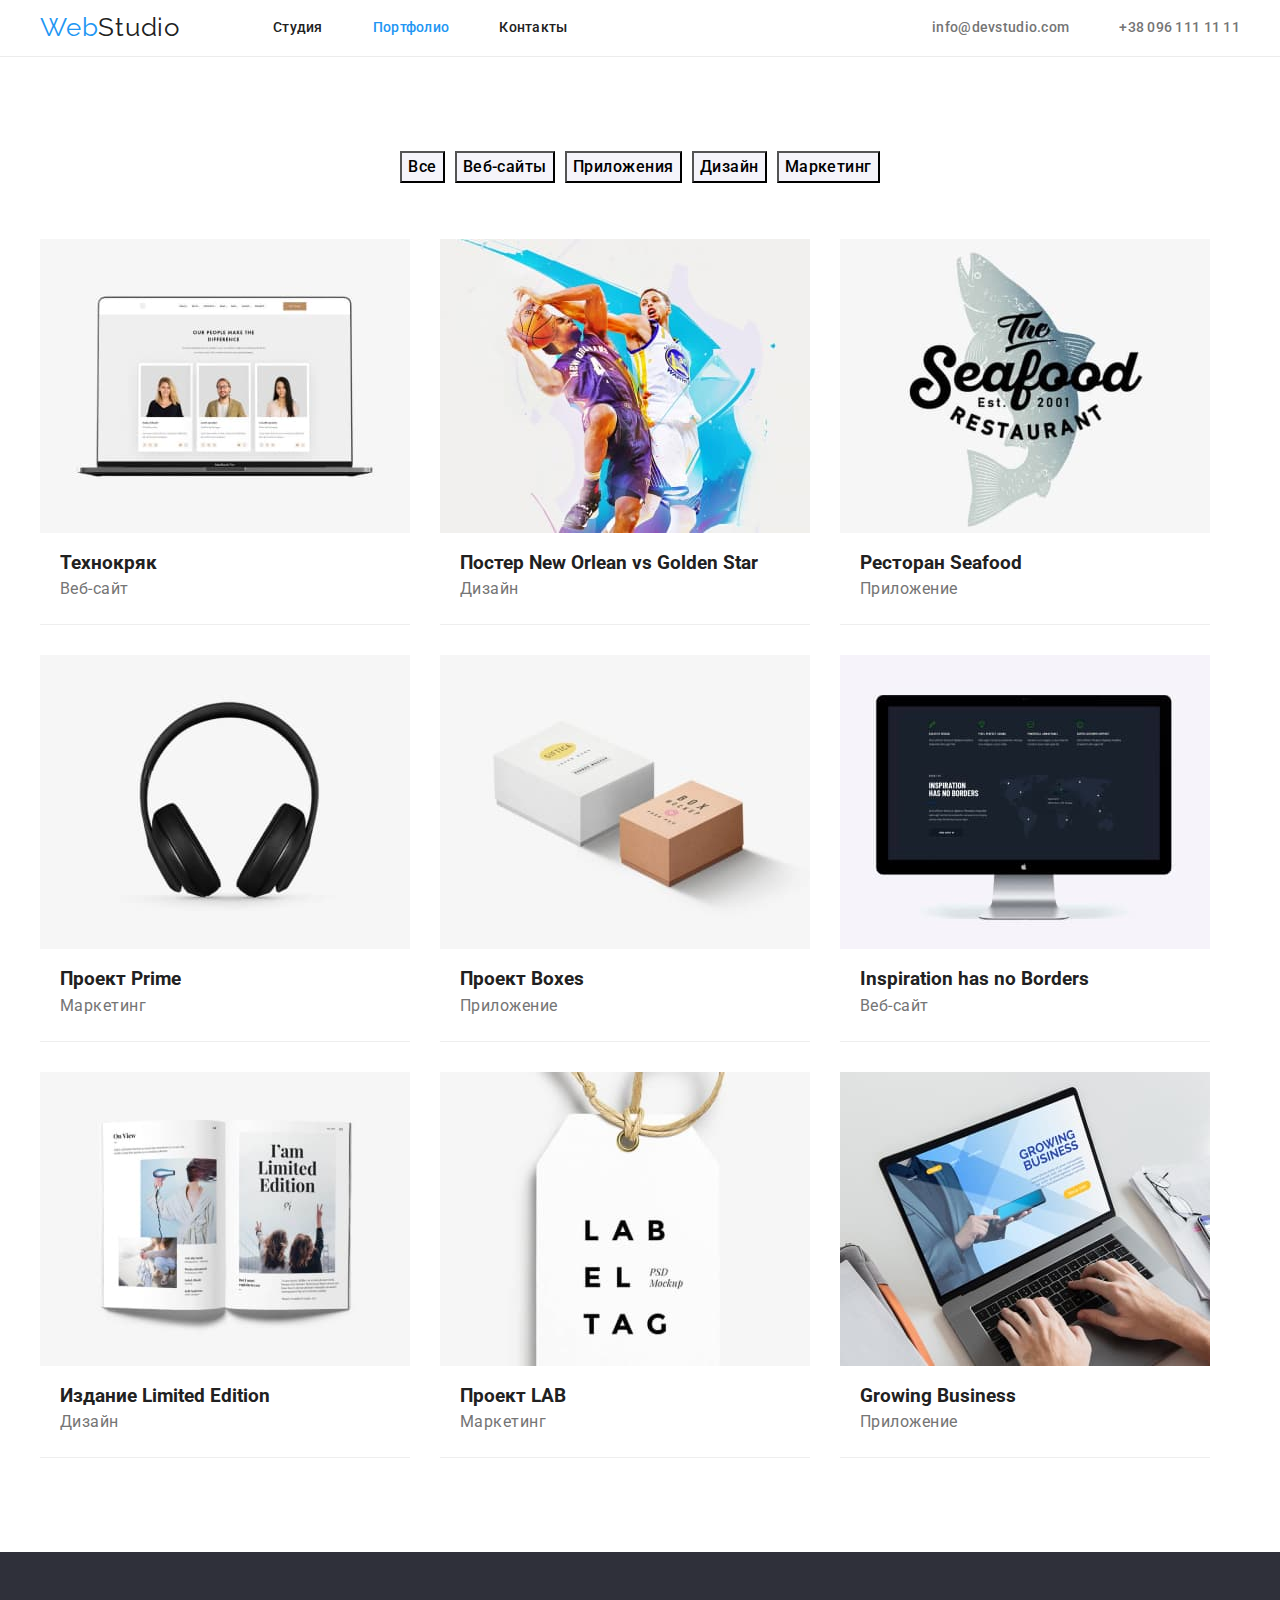
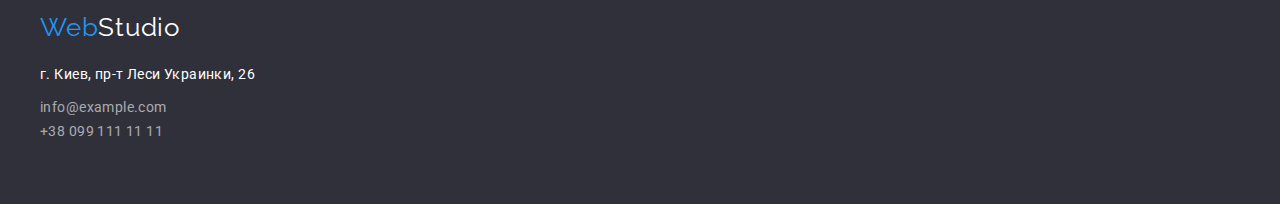
==== commit d31a5c48: "добавляет разметку элементов в портфолио" ====
--- a/portfolio.html
+++ b/portfolio.html
@@ -33,64 +33,157 @@
     <!-- Основной контент -->
     <main>
         <section class="filters section">
+
             <div class="container">
-                <h1 class="filters-title">Фильтры</h1>
+                <h1 class="visually-hidden">Фильтры</h1>
                 <ul class="filters-list list">
-                    <li><button type="button" class="filters-button button">Все</button></li>
-                    <li><button type="button" class="filters-button button">Веб-сайты</button></li>
-                    <li><button type="button" class="filters-button button">Приложения</button></li>
-                    <li><button type="button" class="filters-button button">Дизайн</button></li>
-                    <li><button type="button" class="filters-button button">Маркетинг</button></li>
+                    <li class="filters-item"><button type="button" class="filters-button button">Все</button></li>
+                    <li class="filters-item"><button type="button" class="filters-button button">Веб-сайты</button></li>
+                    <li class="filters-item"><button type="button" class="filters-button button">Приложения</button></li>
+                    <li class="filters-item"><button type="button" class="filters-button button">Дизайн</button></li>
+                    <li class="filters-item"><button type="button" class="filters-button button">Маркетинг</button></li>
                 </ul>
             </div>
 
             <div class="projects container">
-                <h2 class="projects-title">Проекты</h2>
+
+                <h2 class="visually-hidden">Проекты</h2>
+
                 <ul class="projects-list list">
-                    <li class="projects-item">
-                        <img src="./images/img-1.jpg" alt="Веб-сайт на ноутбуке" width="370" class="projects-img">
-                        <h3 class="projects-img-list">Технокряк</h3>
-                        <p class="projects-dscr">Веб-сайт</p>
-                    </li>
-                    <li class="projects-item">
-                        <img src="./images/img-2.jpg" alt="Постер с баскетболистами" width="370" class="projects-img">
-                        <h3 class="projects-img-list">Постер New Orlean vs Golden Star</h3>
-                        <p class="projects-dscr">Дизайн</p>
-                    </li>
-                    <li class="projects-item">
-                        <img src="./images/img-3.jpg" alt="Лого ресторана" width="370" class="projects-img">
-                        <h3 class="projects-img-list">Ресторан Seafood</h3>
-                        <p class="projects-dscr">Приложение</p>
-                    </li>
-                    <li class="projects-item">
-                        <img src="./images/img-4.jpg" alt="Изображение наушников" width="370" class="projects-img">
-                        <h3 class="projects-img-list">Проект Prime</h3>
-                        <p class="projects-dscr">Маркетинг</p>
-                    </li>
-                    <li class="projects-item">
-                        <img src="./images/img-5.jpg" alt="Изображение коробок" width="370" class="projects-img">
-                        <h3 class="projects-img-list">Проект Boxes</h3>
-                        <p class="projects-dscr">Приложение</p>
-                    </li>
-                    <li class="projects-item">
-                        <img src="./images/img-6.jpg" alt="Веб-сайт на мониторе" width="370" class="projects-img">
-                        <h3 class="projects-img-list">Inspiration has no Borders</h3>
-                        <p class="projects-dscr">Веб-сайт</p>
-                    </li>
-                    <li class="projects-item">
-                        <img src="./images/img-7.jpg" alt="Книга" width="370" class="projects-img">
-                        <h3 class="projects-img-list">Издание Limited Edition</h3>
-                        <p class="projects-dscr">Дизайн</p>
-                    </li>
-                    <li class="projects-item">
-                        <img src="./images/img-8.jpg" alt="Изображение бирки" width="370" class="projects-img">
-                        <h3 class="projects-img-list">Проект LAB</h3>
-                        <p class="projects-dscr">Маркетинг</p>
-                    </li>
-                    <li class="projects-item">
-                        <img src="./images/img-9.jpg" alt="Приложение на ноутбуке" width="370" class="projects-img">
-                        <h3 class="projects-img-list">Growing Business</h3>
-                        <p class="projects-dscr">Приложение</p>
+                   
+                    <li class="projects-item">
+                        <article class="card">
+
+                            <div class="card-thumb">
+                                <img src="./images/img-1.jpg" alt="Веб-сайт на ноутбуке" width="370">
+                            </div>
+
+                            <div class="card-content">
+                                <h3 class="projects-title">Технокряк</h3>
+                                <p class="projects-dscr">Веб-сайт</p>
+                            </div>
+
+                        </article>  
+                    </li>
+
+                    <li class="projects-item">
+                        <article class="card">
+                    
+                            <div class="card-thumb">
+                                <img src="./images/img-2.jpg" alt="Постер с баскетболистами"" width="370">
+                            </div>
+                    
+                            <div class="card-content">
+                                <h3 class="projects-title">Постер New Orlean vs Golden Star</h3>
+                                <p class="projects-dscr">Дизайн</p>
+                            </div>
+                    
+                        </article>
+                    </li>
+
+                    <li class="projects-item">
+                        <article class="card">
+                    
+                            <div class="card-thumb">
+                                <img src="./images/img-3.jpg" alt="Лого ресторана" width="370">
+                            </div>
+                    
+                            <div class="card-content">
+                                <h3 class="projects-title">Ресторан Seafood</h3>
+                                <p class="projects-dscr">Приложение</p>
+                            </div>
+                    
+                        </article>
+                    </li>
+
+                    <li class="projects-item">
+                        <article class="card">
+                    
+                            <div class="card-thumb">
+                                <img src="./images/img-4.jpg" alt="Наушники" width="370">
+                            </div>
+                    
+                            <div class="card-content">
+                                <h3 class="projects-title">Проект Prime</h3>
+                                <p class="projects-dscr">Маркетинг</p>
+                            </div>
+                    
+                        </article>
+                    </li>
+
+                    <li class="projects-item">
+                        <article class="card">
+                    
+                            <div class="card-thumb">
+                                <img src="./images/img-5.jpg" alt="Изображение коробок" width="370">
+                            </div>
+                    
+                            <div class="card-content">
+                                <h3 class="projects-title">Проект Boxes</h3>
+                                <p class="projects-dscr">Приложение</p>
+                            </div>
+                    
+                        </article>
+                    </li>
+
+                    <li class="projects-item">
+                        <article class="card">
+                    
+                            <div class="card-thumb">
+                                <img src="./images/img-6.jpg" alt="Веб-сайт на мониторе" width="370">
+                            </div>
+                    
+                            <div class="card-content">
+                                <h3 class="projects-title">Inspiration has no Borders</h3>
+                                <p class="projects-dscr">Веб-сайт</p>
+                            </div>
+                    
+                        </article>
+                    </li>
+
+                    <li class="projects-item">
+                        <article class="card">
+                    
+                            <div class="card-thumb">
+                                <img src="./images/img-7.jpg" alt="Книга" width="370">
+                            </div>
+                    
+                            <div class="card-content">
+                                <h3 class="projects-title">Издание Limited Edition</h3>
+                                <p class="projects-dscr">Дизайн</p>
+                            </div>
+                    
+                        </article>
+                    </li>
+
+                    <li class="projects-item">
+                        <article class="card">
+                    
+                            <div class="card-thumb">
+                                <img src="./images/img-8.jpg" alt="Изображение бирки" width="370">
+                            </div>
+                    
+                            <div class="card-content">
+                                <h3 class="projects-title">Проект LAB</h3>
+                                <p class="projects-dscr">Маркетинг</p>
+                            </div>
+                    
+                        </article>
+                    </li>
+
+                    <li class="projects-item">
+                        <article class="card">
+                    
+                            <div class="card-thumb">
+                                <img src="./images/img-9.jpg" alt="Приложение на ноутбуке"" width="370">
+                            </div>
+                    
+                            <div class="card-content">
+                                <h3 class="projects-title">Growing Business</h3>
+                                <p class="projects-dscr">Приложение</p>
+                            </div>
+                    
+                        </article>
                     </li>
                 </ul>
             </div>
--- a/css/styles.css
+++ b/css/styles.css
@@ -303,7 +303,6 @@
   letter-spacing: 0.03em;
 
   display: inline-block;
-  /* padding-top: 60px; */
 }
 
 .footer-logo.web {
@@ -358,9 +357,15 @@
 
 /* Страница портфолио */
 
-.filters-title,
-.projects-title {
-  display: none;
+.visually-hidden {
+  position: absolute;
+  width: 1px;
+  height: 1px;
+  margin: -1px;
+  padding: 0;
+  overflow: hidden;
+  border: 0;
+  clip: rect(0 0 0 0);
 }
 
 .filters-button {
@@ -381,9 +386,18 @@
 
 .filters-list {
   display: flex;
+  justify-content: center;
+}
+
+.filters-list .filters-item + .filters-item {
+  margin-left: 10px;
 }
 
 /* Проекты */
+
+.projects {
+  margin-top: 56px;
+}
 
 .projects-img-list {
   font-weight: 700;
@@ -403,8 +417,22 @@
 .projects-list {
   display: flex;
   flex-wrap: wrap;
+
+  margin-top: -30px;
+  margin-left: -30px;
 }
 
 .projects-list > .projects-item {
-  flex-basis: calc(100% / 3);
-}
+  flex-basis: calc(100% / 3 -30px);
+
+  margin-top: 30px;
+  margin-left: 30px;
+}
+
+.card-content {
+  padding: 20px;
+}
+
+.card {
+  border-bottom: 1px solid #eeeeee;
+}
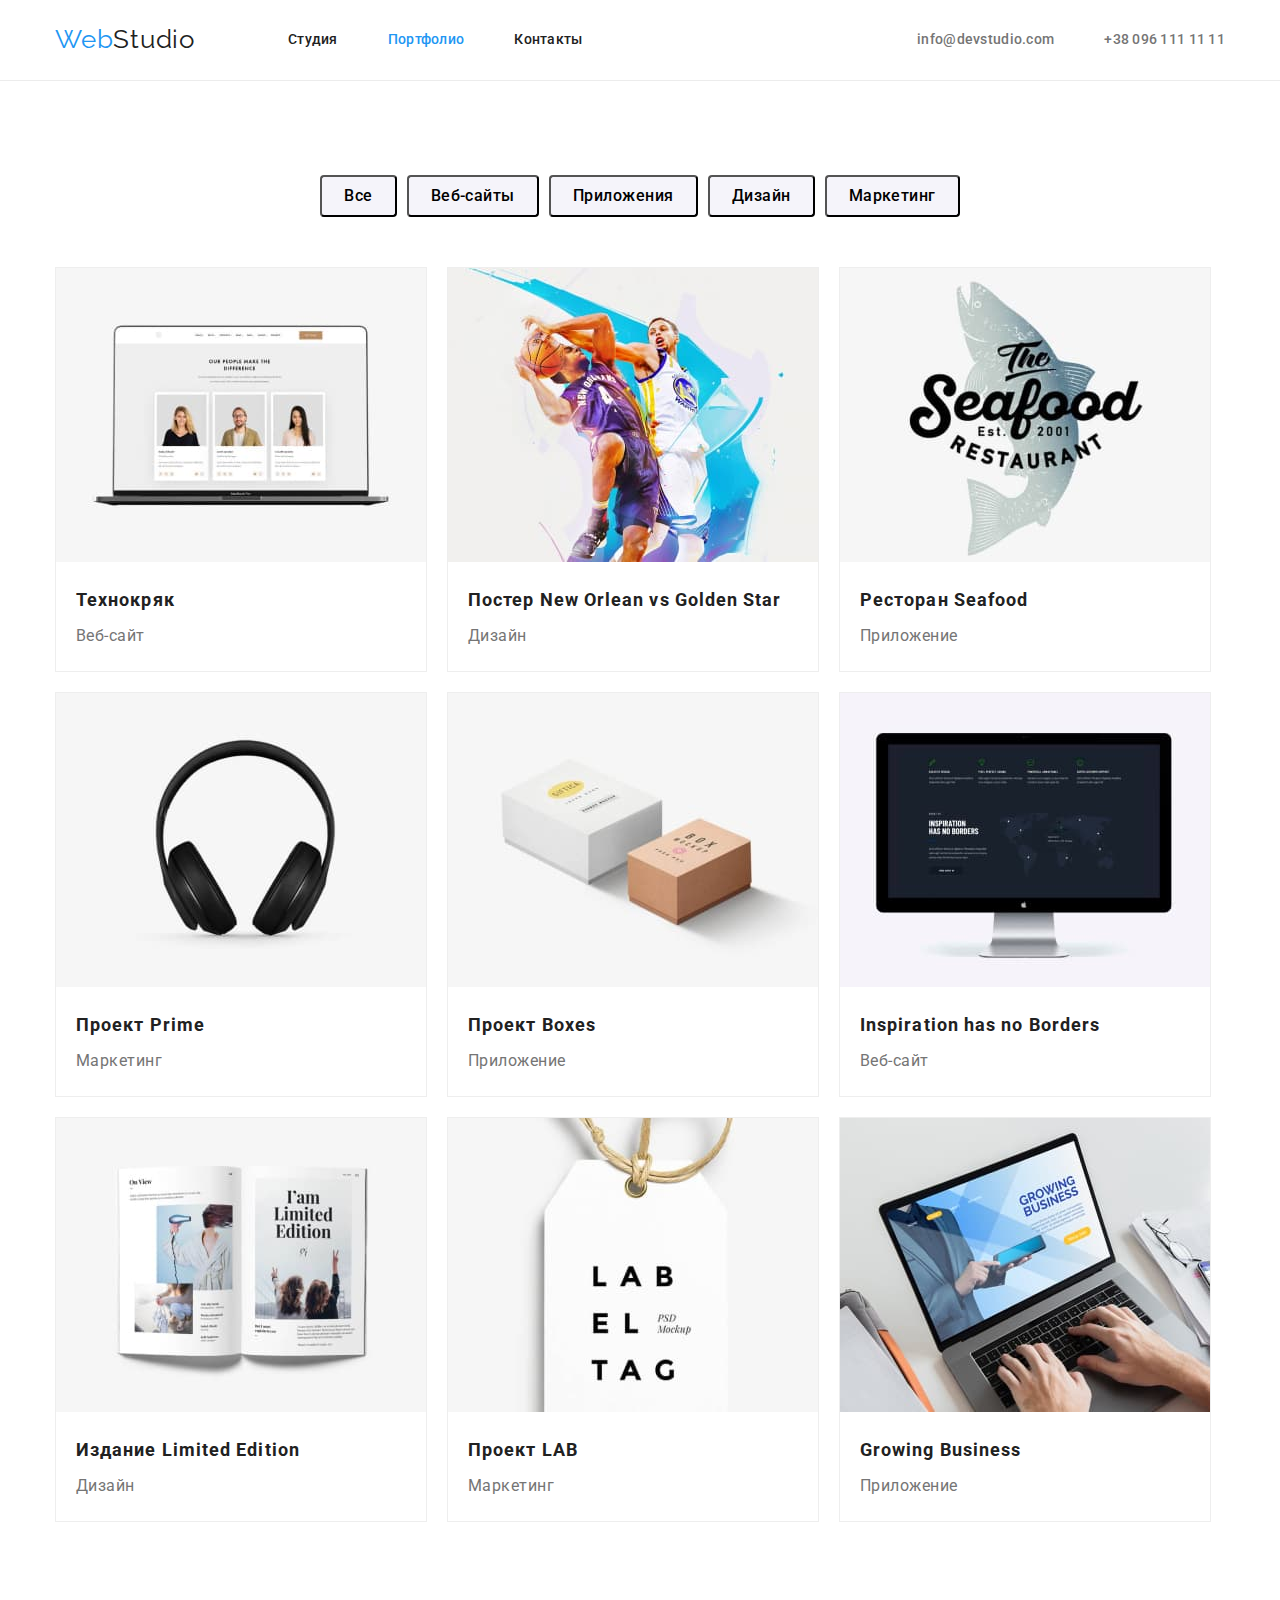
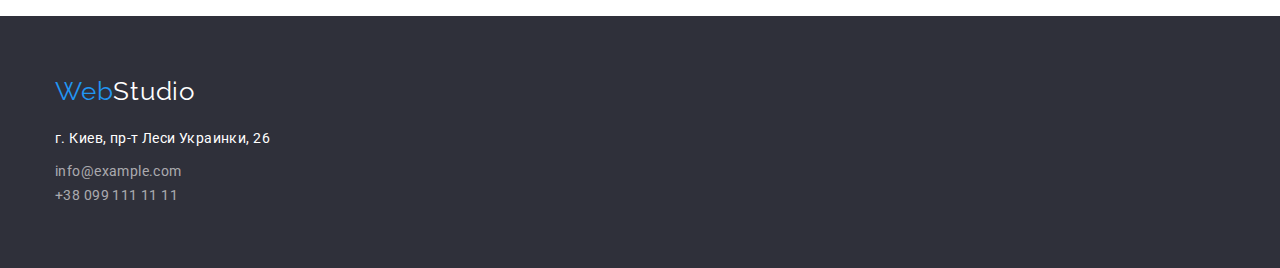
==== commit 69f909f7: "работа над ошибками" ====
--- a/portfolio.html
+++ b/portfolio.html
@@ -35,6 +35,7 @@
         <section class="filters section">
 
             <div class="container">
+
                 <h1 class="visually-hidden">Фильтры</h1>
                 <ul class="filters-list list">
                     <li class="filters-item"><button type="button" class="filters-button button">Все</button></li>
@@ -43,10 +44,7 @@
                     <li class="filters-item"><button type="button" class="filters-button button">Дизайн</button></li>
                     <li class="filters-item"><button type="button" class="filters-button button">Маркетинг</button></li>
                 </ul>
-            </div>
-
-            <div class="projects container">
-
+            
                 <h2 class="visually-hidden">Проекты</h2>
 
                 <ul class="projects-list list">
--- a/css/styles.css
+++ b/css/styles.css
@@ -49,6 +49,8 @@
   width: 1200px;
   margin-left: auto;
   margin-right: auto;
+  padding-left: 15px;
+  padding-right: 15px;
 }
 
 .section {
@@ -68,6 +70,8 @@
 
 .header {
   border-bottom: 1px solid #ececec;
+  padding-top: 12px;
+  padding-bottom: 12px;
 }
 
 .logo {
@@ -169,6 +173,9 @@
 .hero {
   background-color: #2f303a;
   text-align: center;
+
+  padding-top: 200px;
+  padding-bottom: 200px;
 }
 .hero-title {
   max-width: 696px;
@@ -193,6 +200,8 @@
   font-size: 16px;
   line-height: 1.87;
   letter-spacing: 0.06em;
+
+  padding: 10px 32px;
 }
 
 .hero-button:hover,
@@ -235,12 +244,20 @@
   width: 270px;
 }
 
+.content-list .content-item + .content-item {
+  margin-left: 30px;
+}
+
+.samples {
+  padding-top: 0;
+}
+
 .main-list {
   display: flex;
 }
 
 .main-list .main-list-item + .main-list-item {
-  margin-left: 50px;
+  margin-left: 30px;
 }
 
 /* Команда */
@@ -255,8 +272,9 @@
   margin-bottom: 50px;
 }
 
-.team-img {
-  margin-bottom: 30px;
+.team-box {
+  padding-top: 30px;
+  padding-bottom: 30px;
 }
 
 .team-title {
@@ -291,6 +309,9 @@
 
 .footer {
   background-color: var(--footer-background-color);
+
+  padding-top: 60px;
+  padding-bottom: 60px;
 }
 
 .footer-logo {
@@ -323,8 +344,6 @@
 .contacts {
   display: flex;
   flex-direction: column;
-  padding-top: 60px;
-  padding-bottom: 60px;
 }
 
 .address-contacts {
@@ -357,6 +376,7 @@
 
 /* Страница портфолио */
 
+/* Убирает заголовки */
 .visually-hidden {
   position: absolute;
   width: 1px;
@@ -376,6 +396,10 @@
   line-height: 1.62;
   text-align: center;
   letter-spacing: 0.03em;
+
+  padding: 6px 22px;
+
+  border-radius: 4px;
 }
 
 .filters-button:hover,
@@ -387,6 +411,7 @@
 .filters-list {
   display: flex;
   justify-content: center;
+  margin-bottom: 50px;
 }
 
 .filters-list .filters-item + .filters-item {
@@ -406,6 +431,15 @@
   letter-spacing: 0.06em;
 }
 
+.projects-title {
+  font-weight: 700;
+  font-size: 18px;
+  line-height: 2;
+  letter-spacing: 0.06em;
+
+  margin-bottom: 3px;
+}
+
 .projects-dscr {
   color: var(--second-color);
 
@@ -418,15 +452,15 @@
   display: flex;
   flex-wrap: wrap;
 
-  margin-top: -30px;
-  margin-left: -30px;
+  margin-top: -20px;
+  margin-left: -20px;
 }
 
 .projects-list > .projects-item {
-  flex-basis: calc(100% / 3 -30px);
-
-  margin-top: 30px;
-  margin-left: 30px;
+  flex-basis: calc(100% / 3 -20px);
+
+  margin-top: 20px;
+  margin-left: 20px;
 }
 
 .card-content {
@@ -434,5 +468,5 @@
 }
 
 .card {
-  border-bottom: 1px solid #eeeeee;
-}
+  border: 1px solid #eeeeee;
+}
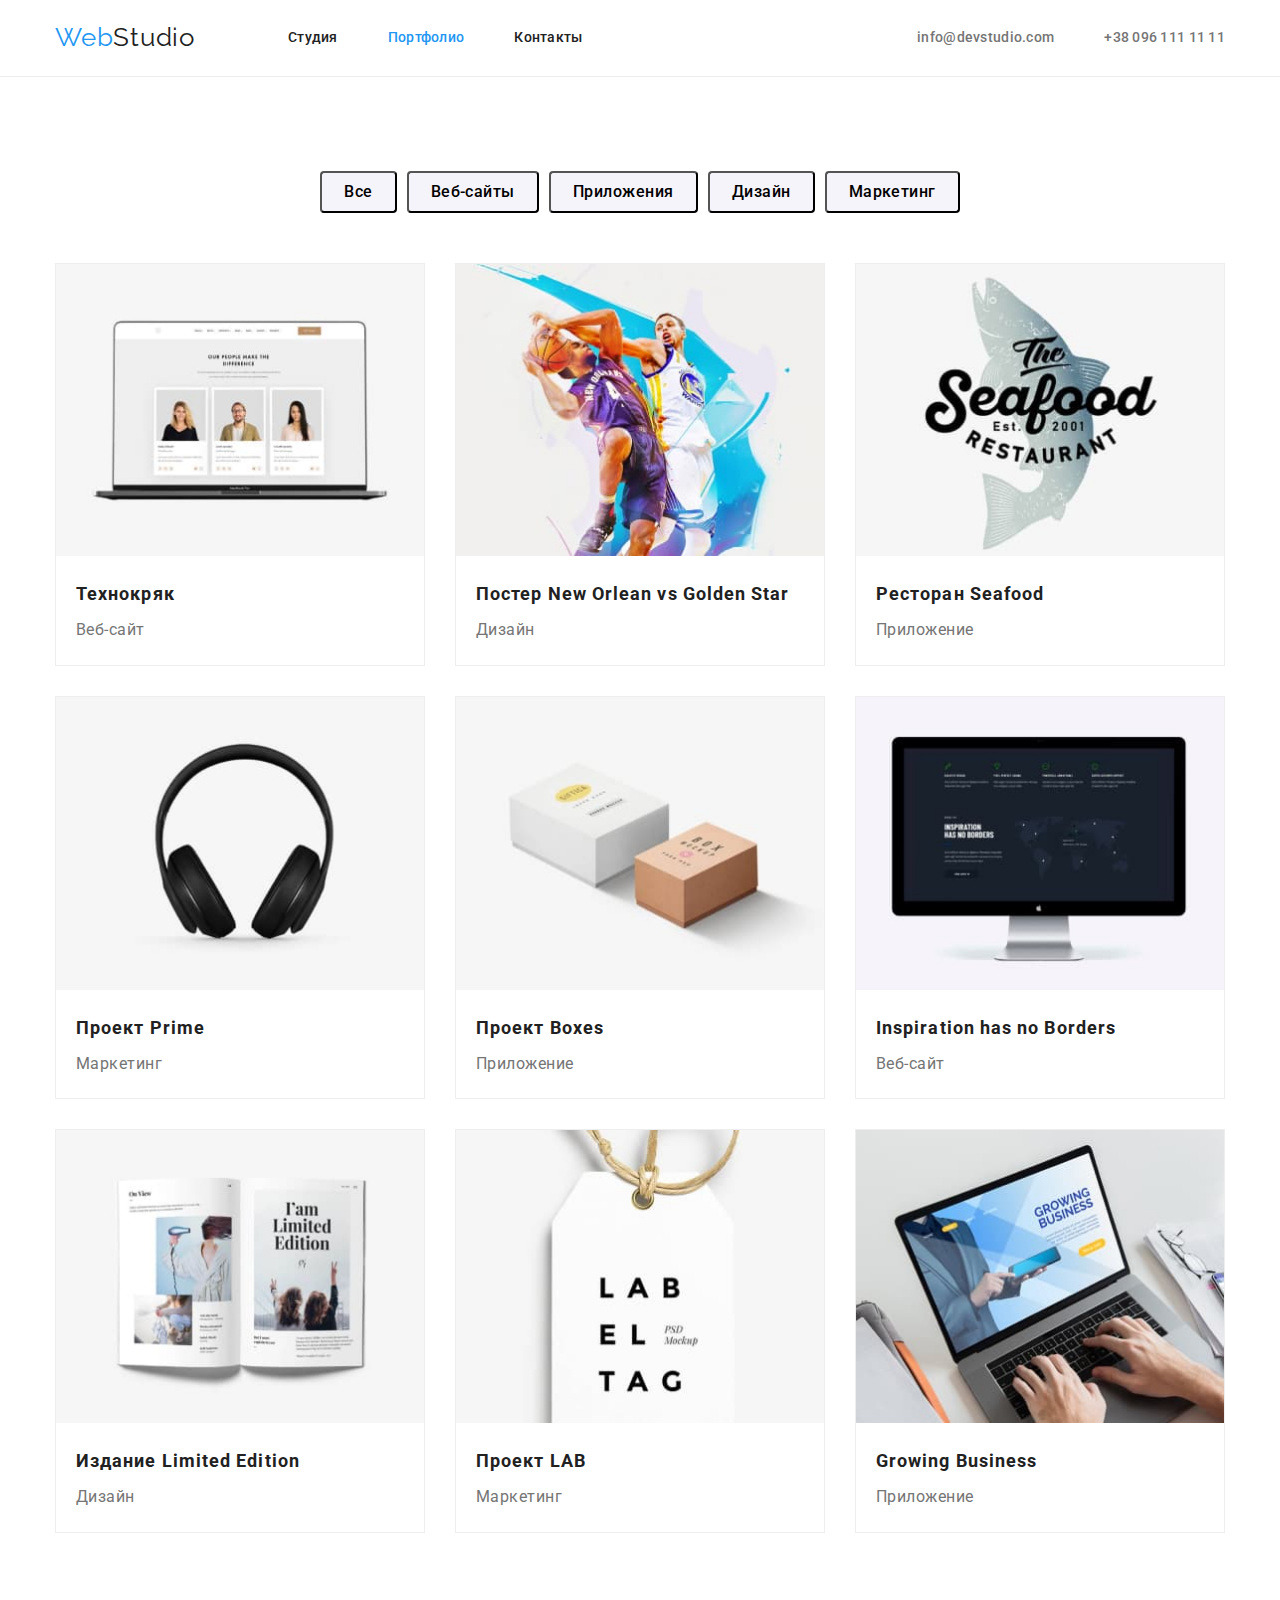
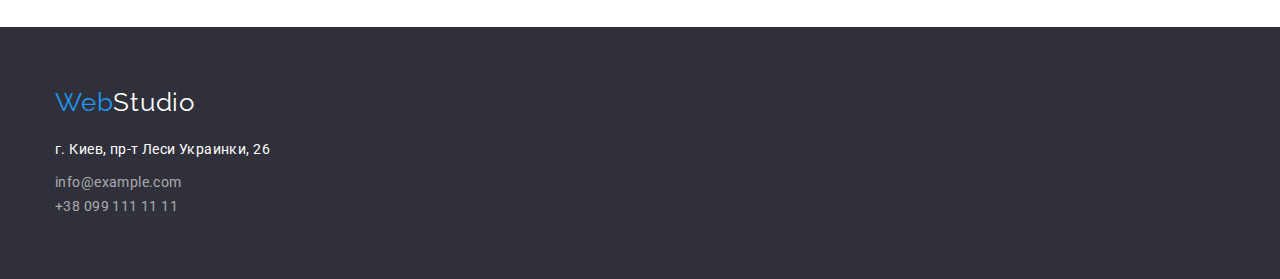
==== commit e8b99cdb: "устраняет баги" ====
--- a/portfolio.html
+++ b/portfolio.html
@@ -32,6 +32,7 @@
     <main>
     <!-- Основной контент -->
     <main>
+
         <section class="filters section">
 
             <div class="container">
--- a/css/styles.css
+++ b/css/styles.css
@@ -42,7 +42,7 @@
 
 .button {
   cursor: pointer;
-  font-family: Roboto, sans-serif;
+  font-family: inherit, sans-serif;
 }
 
 .container {
@@ -51,11 +51,20 @@
   margin-right: auto;
   padding-left: 15px;
   padding-right: 15px;
+
+  /* альтернативная запись */
+
+  /* margin: 0 auto;
+  padding: 0 15px; */
 }
 
 .section {
   padding-top: 94px;
   padding-bottom: 94px;
+
+  /* альтернативная запись */
+
+  /* padding: 94px 0; */
 }
 
 /* Шапка */
@@ -70,8 +79,6 @@
 
 .header {
   border-bottom: 1px solid #ececec;
-  padding-top: 12px;
-  padding-bottom: 12px;
 }
 
 .logo {
@@ -118,8 +125,8 @@
 
   /* увеличивает ширину ховера через добавление падингов */
   display: block;
-  padding-top: 20px;
-  padding-bottom: 20px;
+  padding-top: 30px;
+  padding-bottom: 30px;
 }
 
 .nav-list:hover,
@@ -147,8 +154,8 @@
 .nav-tel {
   /* увеличивает ширину ховера через добавление падингов */
   display: block;
-  padding-top: 20px;
-  padding-bottom: 20px;
+  padding-top: 30px;
+  padding-bottom: 30px;
 
   color: var(--second-color);
   text-decoration: none;
@@ -452,15 +459,15 @@
   display: flex;
   flex-wrap: wrap;
 
-  margin-top: -20px;
-  margin-left: -20px;
+  margin-top: -30px;
+  margin-left: -30px;
 }
 
 .projects-list > .projects-item {
-  flex-basis: calc(100% / 3 -20px);
-
-  margin-top: 20px;
-  margin-left: 20px;
+  flex-basis: calc(100% / 3 - 30px);
+
+  margin-top: 30px;
+  margin-left: 30px;
 }
 
 .card-content {
